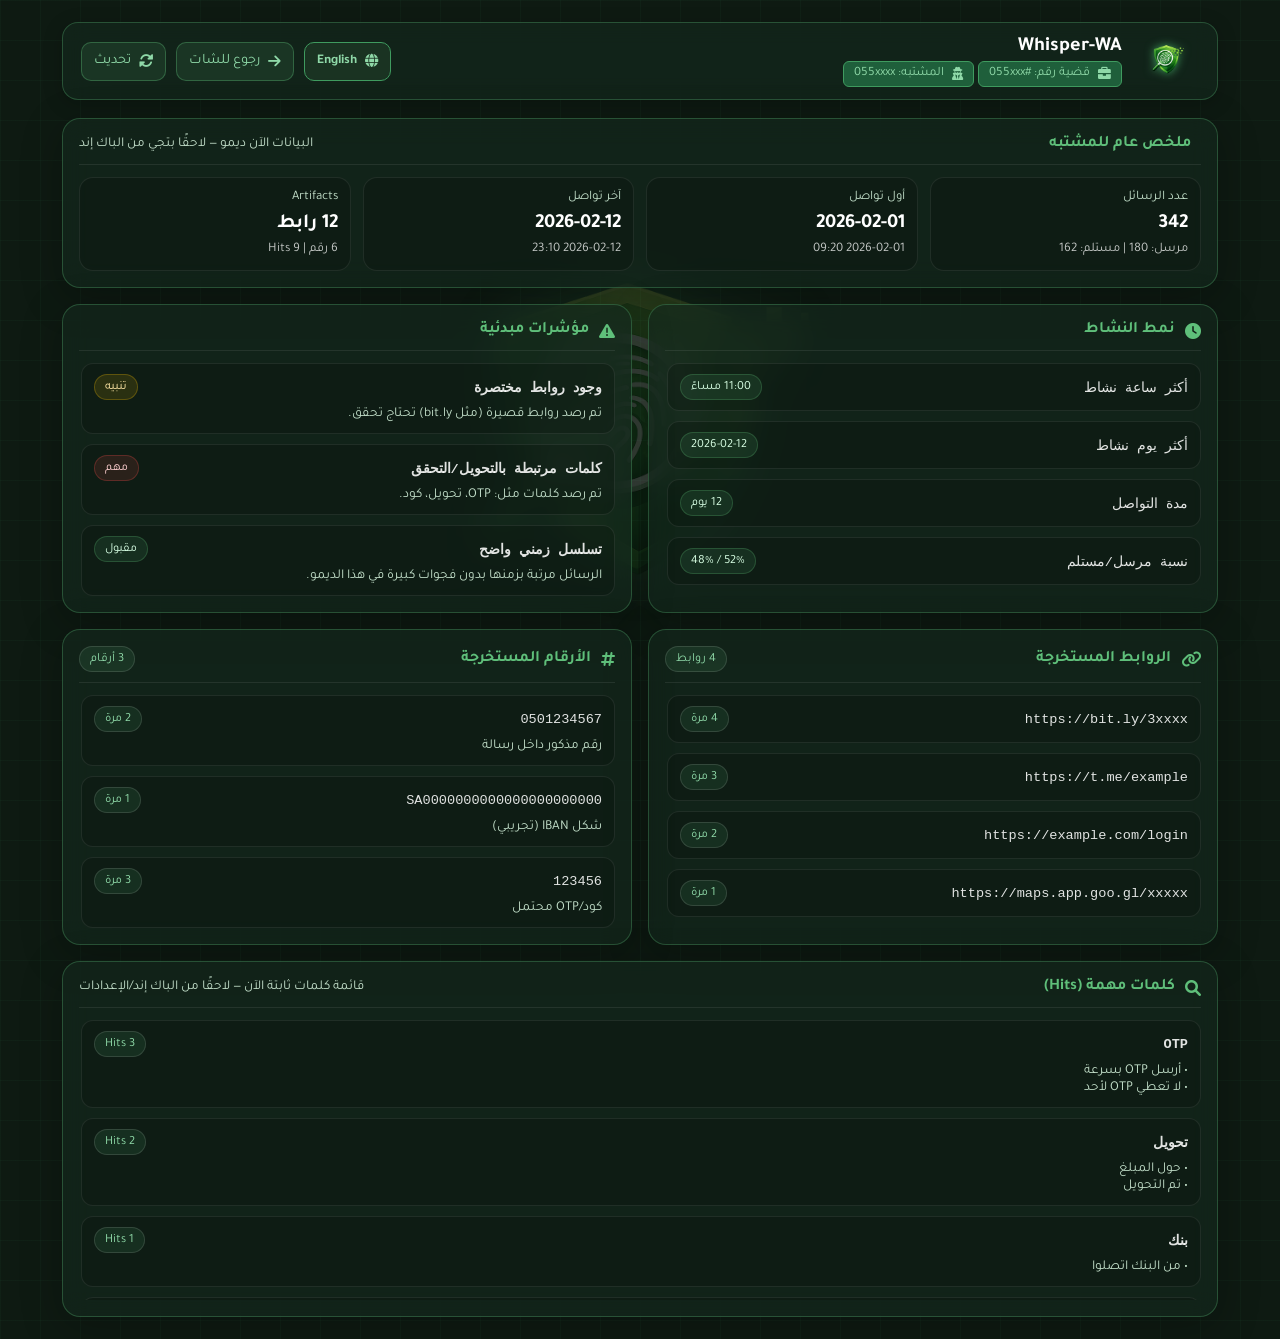
==== analysis.html @ 5d93a729 "Create analysis.html" ====
<!DOCTYPE html>
<html lang="ar" dir="rtl">
<head>
  <meta charset="UTF-8" />
  <meta name="viewport" content="width=device-width, initial-scale=1.0" />
  <title>Whisper-WA | التحليل</title>

  <link rel="stylesheet" href="https://cdnjs.cloudflare.com/ajax/libs/font-awesome/6.0.0/css/all.min.css">
  <link href="https://fonts.googleapis.com/css2?family=Tajawal:wght@400;500;700&display=swap" rel="stylesheet">

  <style>
    :root {
      --primary-dark: #1f5f3b;
      --primary-mid: #3f9b5f;
      --primary-light: #5fbf7a;
      --accent-glow: #8fd9a8;

      --bg-dark: #0e1a12;

      --glass-bg: rgba(20, 40, 30, 0.65);
      --glass-border: rgba(95, 191, 122, 0.3);

      --text-white: #ffffff;
      --text-muted: #c2dec9;
    }

    * { box-sizing: border-box; margin: 0; padding: 0; }

    body {
      font-family: 'Tajawal', sans-serif;
      background-color: var(--bg-dark);
      color: var(--text-white);
      min-height: 100vh;

      background-image:
        linear-gradient(rgba(31, 95, 59, 0.1) 1px, transparent 1px),
        linear-gradient(90deg, rgba(31, 95, 59, 0.1) 1px, transparent 1px);
      background-size: 40px 40px;

      direction: rtl;
      overflow-x: hidden;
    }

    .animated-bg-logo {
      position: fixed;
      top: 50%;
      left: 50%;
      transform: translate(-50%, -50%);
      z-index: -1;
      width: 650px;
      pointer-events: none;
      opacity: 0.18;
      animation: cyberGlowPulse 8s ease-in-out infinite alternate;
    }
    .animated-bg-logo img {
      width: 100%;
      height: auto;
      filter: drop-shadow(0 0 30px var(--primary-mid));
    }
    @keyframes cyberGlowPulse {
      0% {
        opacity: 0.12;
        transform: translate(-50%, -50%) scale(0.95);
        filter: drop-shadow(0 0 20px var(--primary-dark));
      }
      100% {
        opacity: 0.32;
        transform: translate(-50%, -50%) scale(1.05);
        filter: drop-shadow(0 0 70px var(--accent-glow)) brightness(1.2);
      }
    }

    .main-container{
      max-width: 1200px;
      margin: 0 auto;
      padding: 22px;
      display: flex;
      flex-direction: column;
      gap: 18px;
    }

    /* Header */
    .small-header {
      background: var(--glass-bg);
      backdrop-filter: blur(12px);
      border: 1px solid var(--glass-border);
      padding: 12px 18px;
      border-radius: 16px;
      display: flex;
      justify-content: space-between;
      align-items: center;
      box-shadow: 0 4px 20px rgba(0,0,0,0.2);
      gap: 14px;
      flex-wrap: wrap;
    }

    .logo-section { display: flex; align-items: center; gap: 14px; }
    .logo-img { height: 42px; width: auto; filter: drop-shadow(0 0 5px var(--primary-mid)); }
    .logo-text h3 { color: var(--text-white); font-size: 1.25rem; margin-bottom: 2px; }

    .case-badge {
      background: var(--primary-dark);
      padding: 4px 10px;
      border-radius: 6px;
      font-size: 0.8rem;
      color: var(--accent-glow);
      border: 1px solid var(--primary-mid);
      display: inline-flex;
      align-items: center;
      gap: 8px;
    }

    .header-actions { display: flex; gap: 10px; align-items: center; flex-wrap: wrap; justify-content: flex-end; }

    .btn-secondary {
      background: rgba(95, 191, 122, 0.12);
      border: 1px solid rgba(95, 191, 122, 0.35);
      color: var(--accent-glow);
      padding: 10px 12px;
      border-radius: 10px;
      cursor: pointer;
      font-family: 'Tajawal';
      font-size: 0.9rem;
      display: inline-flex;
      align-items: center;
      gap: 8px;
      text-decoration: none;
      transition: 0.25s;
      white-space: nowrap;
    }
    .btn-secondary:hover {
      background: rgba(63, 155, 95, 0.35);
      border-color: rgba(95, 191, 122, 0.6);
      transform: translateY(-1px);
    }

    .lang-switch-btn {
      background: rgba(95, 191, 122, 0.1);
      border: 1px solid var(--primary-mid);
      color: var(--accent-glow);
      padding: 10px 12px;
      border-radius: 10px;
      cursor: pointer;
      font-family: 'Tajawal', sans-serif;
      font-weight: bold;
      display: inline-flex; align-items: center; gap: 8px;
      transition: 0.3s;
    }
    .lang-switch-btn:hover {
      background: var(--primary-mid);
      color: white;
      box-shadow: 0 0 10px var(--primary-mid);
    }

    /* Cards grid */
    .grid {
      display: grid;
      grid-template-columns: repeat(12, 1fr);
      gap: 16px;
    }

    .panel {
      background: var(--glass-bg);
      border: 1px solid var(--glass-border);
      backdrop-filter: blur(14px);
      border-radius: 18px;
      box-shadow: 0 10px 40px rgba(0,0,0,0.25);
      padding: 16px;
      overflow: hidden;
    }

    .panel-title{
      display: flex;
      align-items: center;
      justify-content: space-between;
      gap: 10px;
      margin-bottom: 12px;
      padding-bottom: 10px;
      border-bottom: 1px solid rgba(255,255,255,0.08);
    }
    .panel-title h4{
      font-size: 1rem;
      color: var(--primary-light);
      display: inline-flex;
      align-items: center;
      gap: 10px;
    }

    .muted { color: var(--text-muted); font-size: 0.85rem; }

    /* Summary cards */
    .stat-grid {
      display: grid;
      grid-template-columns: repeat(4, 1fr);
      gap: 12px;
    }
    @media(max-width: 980px){
      .stat-grid { grid-template-columns: repeat(2, 1fr); }
    }
    @media(max-width: 560px){
      .stat-grid { grid-template-columns: 1fr; }
    }

    .stat {
      background: rgba(0,0,0,0.18);
      border: 1px solid rgba(255,255,255,0.08);
      border-radius: 14px;
      padding: 12px;
      display: flex;
      flex-direction: column;
      gap: 6px;
    }
    .stat .label { color: var(--text-muted); font-size: 0.82rem; }
    .stat .value { font-size: 1.25rem; font-weight: 700; }
    .stat .sub { color: rgba(255,255,255,0.75); font-size: 0.82rem; }

    /* Lists */
    .list {
      display: flex;
      flex-direction: column;
      gap: 10px;
      max-height: 280px;
      overflow: auto;
      padding-left: 2px;
    }

    .item {
      background: rgba(0,0,0,0.18);
      border: 1px solid rgba(255,255,255,0.08);
      border-radius: 12px;
      padding: 10px 12px;
      display: flex;
      flex-direction: column;
      gap: 6px;
    }

    .item .row {
      display: flex;
      align-items: center;
      justify-content: space-between;
      gap: 10px;
      flex-wrap: wrap;
    }

    .pill {
      display: inline-flex;
      align-items: center;
      gap: 6px;
      padding: 5px 10px;
      border-radius: 999px;
      font-size: 0.78rem;
      border: 1px solid rgba(255,255,255,0.12);
      color: var(--accent-glow);
      background: rgba(95,191,122,0.12);
      white-space: nowrap;
    }

    .danger {
      background: rgba(255, 77, 77, 0.12);
      color: #ffd0d0;
      border-color: rgba(255, 77, 77, 0.25);
    }

    .warn {
      background: rgba(255, 193, 7, 0.12);
      color: #ffe7a6;
      border-color: rgba(255, 193, 7, 0.25);
    }

    .ok {
      background: rgba(95,191,122,0.12);
      color: #d8ffe4;
      border-color: rgba(95,191,122,0.25);
    }

    .mono {
      font-family: ui-monospace, SFMono-Regular, Menlo, Monaco, Consolas, "Liberation Mono", "Courier New", monospace;
      font-size: 0.85rem;
      color: rgba(255,255,255,0.88);
      overflow-wrap: anywhere;
    }

    /* Column spans */
    .col-12{ grid-column: span 12; }
    .col-8 { grid-column: span 8; }
    .col-6 { grid-column: span 6; }
    .col-4 { grid-column: span 4; }
    @media(max-width: 980px){
      .col-8, .col-6, .col-4 { grid-column: span 12; }
    }

    .top-note{
      display:flex;
      align-items:center;
      justify-content: space-between;
      gap: 10px;
      flex-wrap: wrap;
    }

    .loader {
      display: none;
      align-items: center;
      gap: 10px;
      color: var(--text-muted);
      font-size: 0.9rem;
    }
    .loader.show { display: inline-flex; }
  </style>
</head>

<body>
  <div class="animated-bg-logo">
    <img src="logo.png" alt="Background Logo">
  </div>

  <div class="main-container">

    <!-- Header -->
    <header class="small-header">
      <div class="logo-section">
        <img src="logo.png" alt="Logo" class="logo-img">
        <div class="logo-text">
          <h3>Whisper-WA</h3>
          <span class="case-badge">
            <i class="fa-solid fa-briefcase"></i>
            <span id="txt-case">قضية رقم: #055xxx</span>
          </span>
          <span class="case-badge">
            <i class="fa-solid fa-user-secret"></i>
            <span id="txt-suspect">المشتبه: 055xxxx</span>
          </span>
        </div>
      </div>

      <div class="header-actions">
        <div class="loader" id="loader">
          <i class="fa-solid fa-circle-notch fa-spin"></i>
          <span id="txt-loading">جاري تحميل التحليل...</span>
        </div>

        <button class="lang-switch-btn" onclick="toggleLanguage()">
          <i class="fa-solid fa-globe"></i> <span id="lang-label">English</span>
        </button>

        <a class="btn-secondary" id="btn-back" href="chat.html">
          <i class="fa-solid fa-arrow-right"></i> <span id="txt-back">رجوع للشات</span>
        </a>

        <button class="btn-secondary" id="btn-refresh" type="button">
          <i class="fa-solid fa-rotate"></i> <span id="txt-refresh">تحديث</span>
        </button>
      </div>
    </header>

    <div class="grid">

      <!-- Summary -->
      <section class="panel col-12">
        <div class="panel-title">
          <h4><i class="fa-solid fa-chart-simple"></i> <span id="txt-summary-title">ملخص عام للمشتبه</span></h4>
          <div class="top-note">
            <span class="muted" id="txt-note">البيانات الآن ديمو — لاحقًا بتجي من الباك إند</span>
          </div>
        </div>

        <div class="stat-grid" id="summaryStats">
          <!-- injected -->
        </div>
      </section>

      <!-- Activity -->
      <section class="panel col-6">
        <div class="panel-title">
          <h4><i class="fa-solid fa-clock"></i> <span id="txt-activity-title">نمط النشاط</span></h4>
        </div>

        <div class="list" id="activityList">
          <!-- injected -->
        </div>
      </section>

      <!-- Flags -->
      <section class="panel col-6">
        <div class="panel-title">
          <h4><i class="fa-solid fa-triangle-exclamation"></i> <span id="txt-flags-title">مؤشرات مبدئية</span></h4>
        </div>

        <div class="list" id="flagsList">
          <!-- injected -->
        </div>
      </section>

      <!-- URLs -->
      <section class="panel col-6">
        <div class="panel-title">
          <h4><i class="fa-solid fa-link"></i> <span id="txt-urls-title">الروابط المستخرجة</span></h4>
          <span class="pill" id="urlsCountPill">0</span>
        </div>

        <div class="list" id="urlsList">
          <!-- injected -->
        </div>
      </section>

      <!-- Numbers -->
      <section class="panel col-6">
        <div class="panel-title">
          <h4><i class="fa-solid fa-hashtag"></i> <span id="txt-numbers-title">الأرقام المستخرجة</span></h4>
          <span class="pill" id="numbersCountPill">0</span>
        </div>

        <div class="list" id="numbersList">
          <!-- injected -->
        </div>
      </section>

      <!-- Keywords -->
      <section class="panel col-12">
        <div class="panel-title">
          <h4><i class="fa-solid fa-magnifying-glass"></i> <span id="txt-keywords-title">كلمات مهمة (Hits)</span></h4>
          <span class="muted" id="txt-keywords-note">قائمة كلمات ثابتة الآن — لاحقًا من الباك إند/الإعدادات</span>
        </div>

        <div class="list" id="keywordsList">
          <!-- injected -->
        </div>
      </section>

    </div>
  </div>

  <script>
    // ==========================================
    // ✅ 1) قراءة باراميترات الرابط (case / suspect)
    // ==========================================
    const params = new URLSearchParams(window.location.search);
    const caseId = params.get("case") || "055xxx";
    const suspect = params.get("suspect") || "055xxxx";

    document.getElementById("txt-case").textContent = `قضية رقم: #${caseId}`;
    document.getElementById("txt-suspect").textContent = `المشتبه: ${suspect}`;

    // ==========================================
    // ✅ 2) داتا ديمو (إلى أن يجي الباك إند)
    // ==========================================
    const demoAnalysis = {
      summary: {
        total_messages: 342,
        sent: 180,
        received: 162,
        first_contact: "2026-02-01 09:20",
        last_contact: "2026-02-12 23:10",
        urls_count: 12,
        numbers_count: 6,
        keyword_hits_total: 9
      },
      activity: [
        { label: "أكثر ساعة نشاط", value: "11:00 مساءً" },
        { label: "أكثر يوم نشاط", value: "2026-02-12" },
        { label: "مدة التواصل", value: "12 يوم" },
        { label: "نسبة مرسل/مستلم", value: "52% / 48%" }
      ],
      flags: [
        { level: "warn", title: "وجود روابط مختصرة", desc: "تم رصد روابط قصيرة (مثل bit.ly) تحتاج تحقق." },
        { level: "danger", title: "كلمات مرتبطة بالتحويل/التحقق", desc: "تم رصد كلمات مثل: OTP، تحويل، كود." },
        { level: "ok", title: "تسلسل زمني واضح", desc: "الرسائل مرتبة بزمنها بدون فجوات كبيرة في هذا الديمو." }
      ],
      urls: [
        { url: "https://bit.ly/3xxxx", count: 4 },
        { url: "https://t.me/example", count: 3 },
        { url: "https://example.com/login", count: 2 },
        { url: "https://maps.app.goo.gl/xxxxx", count: 1 }
      ],
      numbers: [
        { value: "0501234567", context: "رقم مذكور داخل رسالة", count: 2 },
        { value: "SA0000000000000000000000", context: "شكل IBAN (تجريبي)", count: 1 },
        { value: "123456", context: "كود/OTP محتمل", count: 3 }
      ],
      keywords: [
        { keyword: "OTP", hits: 3, examples: ["أرسل OTP بسرعة", "لا تعطي OTP لأحد"] },
        { keyword: "تحويل", hits: 2, examples: ["حول المبلغ", "تم التحويل"] },
        { keyword: "بنك", hits: 1, examples: ["من البنك اتصلوا"] },
        { keyword: "كود", hits: 3, examples: ["أرسل الكود", "الكود وصل"] }
      ]
    };

    // ==========================================
    // ✅ 3) Rendering helpers
    // ==========================================
    function setPill(el, text) {
      el.textContent = text;
    }

    function renderSummary(data) {
      const wrap = document.getElementById("summaryStats");
      wrap.innerHTML = "";

      const cards = [
        { label: "عدد الرسائل", value: data.total_messages, sub: `مرسل: ${data.sent} | مستلم: ${data.received}` },
        { label: "أول تواصل", value: data.first_contact.split(" ")[0], sub: data.first_contact },
        { label: "آخر تواصل", value: data.last_contact.split(" ")[0], sub: data.last_contact },
        { label: "Artifacts", value: `${data.urls_count} رابط`, sub: `${data.numbers_count} رقم | ${data.keyword_hits_total} Hits` }
      ];

      cards.forEach(c => {
        const div = document.createElement("div");
        div.className = "stat";
        div.innerHTML = `
          <div class="label">${c.label}</div>
          <div class="value">${c.value}</div>
          <div class="sub">${c.sub}</div>
        `;
        wrap.appendChild(div);
      });
    }

    function renderSimpleList(listId, rows) {
      const wrap = document.getElementById(listId);
      wrap.innerHTML = "";
      rows.forEach(r => {
        const div = document.createElement("div");
        div.className = "item";
        div.innerHTML = `
          <div class="row">
            <span class="mono">${r.label}</span>
            <span class="pill ok">${r.value}</span>
          </div>
        `;
        wrap.appendChild(div);
      });
    }

    function renderFlags(flags) {
      const wrap = document.getElementById("flagsList");
      wrap.innerHTML = "";
      flags.forEach(f => {
        const div = document.createElement("div");
        div.className = "item";
        const pillClass = f.level === "danger" ? "danger" : (f.level === "warn" ? "warn" : "ok");
        div.innerHTML = `
          <div class="row">
            <span class="mono"><b>${f.title}</b></span>
            <span class="pill ${pillClass}">${f.level === "danger" ? "مهم" : (f.level === "warn" ? "تنبيه" : "مقبول")}</span>
          </div>
          <div class="muted">${f.desc}</div>
        `;
        wrap.appendChild(div);
      });
    }

    function renderUrls(urls) {
      const wrap = document.getElementById("urlsList");
      wrap.innerHTML = "";
      setPill(document.getElementById("urlsCountPill"), `${urls.length} روابط`);

      if (!urls.length) {
        wrap.innerHTML = `<div class="muted">لا توجد روابط.</div>`;
        return;
      }

      urls.forEach(u => {
        const div = document.createElement("div");
        div.className = "item";
        div.innerHTML = `
          <div class="row">
            <span class="mono">${u.url}</span>
            <span class="pill">${u.count} مرة</span>
          </div>
        `;
        wrap.appendChild(div);
      });
    }

    function renderNumbers(nums) {
      const wrap = document.getElementById("numbersList");
      wrap.innerHTML = "";
      setPill(document.getElementById("numbersCountPill"), `${nums.length} أرقام`);

      if (!nums.length) {
        wrap.innerHTML = `<div class="muted">لا توجد أرقام.</div>`;
        return;
      }

      nums.forEach(n => {
        const div = document.createElement("div");
        div.className = "item";
        div.innerHTML = `
          <div class="row">
            <span class="mono">${n.value}</span>
            <span class="pill">${n.count} مرة</span>
          </div>
          <div class="muted">${n.context}</div>
        `;
        wrap.appendChild(div);
      });
    }

    function renderKeywords(keys) {
      const wrap = document.getElementById("keywordsList");
      wrap.innerHTML = "";

      keys.forEach(k => {
        const div = document.createElement("div");
        div.className = "item";
        const examples = (k.examples || []).slice(0,3).map(x => `• ${x}`).join("<br>");
        div.innerHTML = `
          <div class="row">
            <span class="mono"><b>${k.keyword}</b></span>
            <span class="pill">${k.hits} Hits</span>
          </div>
          <div class="muted">${examples || "—"}</div>
        `;
        wrap.appendChild(div);
      });
    }

    function renderAll(payload) {
      renderSummary(payload.summary);
      renderSimpleList("activityList", payload.activity);
      renderFlags(payload.flags);
      renderUrls(payload.urls);
      renderNumbers(payload.numbers);
      renderKeywords(payload.keywords);
    }

    // ==========================================
    // ✅ 4) تجهيز للباك اند لاحقًا (API)
    // ==========================================
    // لما تسوون الباك اند: خلوه يرجع JSON بنفس شكل demoAnalysis
    // مثال endpoint:
    // GET /api/analysis?case=055xxx&suspect=055xxxx
    async function loadFromBackend() {
      const loader = document.getElementById("loader");
      loader.classList.add("show");

      try {
        // ✅ غيّري الرابط لاحقًا حسب الباك اند عندكم
        const url = `/api/analysis?case=${encodeURIComponent(caseId)}&suspect=${encodeURIComponent(suspect)}`;
        const res = await fetch(url, { headers: { "Accept": "application/json" } });

        if (!res.ok) throw new Error("API not ready");
        const data = await res.json();

        renderAll(data);
        document.getElementById("txt-note").textContent = "تم تحميل البيانات من الباك إند ✅";
      } catch (e) {
        // fallback to demo
        renderAll(demoAnalysis);
        document.getElementById("txt-note").textContent = "البيانات الآن ديمو — لاحقًا بتجي من الباك إند";
      } finally {
        loader.classList.remove("show");
      }
    }

    document.getElementById("btn-refresh").addEventListener("click", loadFromBackend);

    // أول تحميل
    loadFromBackend();

    // ==========================================
    // ✅ 5) تبديل اللغة (نفس فكرة شغلكم)
    // ==========================================
    let currentLang = 'ar';

    function toggleLanguage() {
      const htmlTag = document.documentElement;
      const langLabel = document.getElementById('lang-label');

      if (currentLang === 'ar') {
        currentLang = 'en';
        htmlTag.setAttribute('lang', 'en');
        htmlTag.setAttribute('dir', 'ltr');
        langLabel.textContent = "العربية";

        document.title = "Whisper-WA | Analysis";
        document.getElementById("txt-case").textContent = `Case #: ${caseId}`;
        document.getElementById("txt-suspect").textContent = `Suspect: ${suspect}`;

        document.getElementById("txt-back").textContent = "Back to Chat";
        document.getElementById("txt-refresh").textContent = "Refresh";
        document.getElementById("txt-loading").textContent = "Loading analysis...";

        document.getElementById("txt-summary-title").textContent = "Suspect Overview";
        document.getElementById("txt-activity-title").textContent = "Activity Pattern";
        document.getElementById("txt-flags-title").textContent = "Initial Flags";
        document.getElementById("txt-urls-title").textContent = "Extracted URLs";
        document.getElementById("txt-numbers-title").textContent = "Extracted Numbers";
        document.getElementById("txt-keywords-title").textContent = "Important Keywords (Hits)";
        document.getElementById("txt-keywords-note").textContent = "Static list now — later from backend/settings";

      } else {
        currentLang = 'ar';
        htmlTag.setAttribute('lang', 'ar');
        htmlTag.setAttribute('dir', 'rtl');
        langLabel.textContent = "English";

        document.title = "Whisper-WA | التحليل";
        document.getElementById("txt-case").textContent = `قضية رقم: #${caseId}`;
        document.getElementById("txt-suspect").textContent = `المشتبه: ${suspect}`;

        document.getElementById("txt-back").textContent = "رجوع للشات";
        document.getElementById("txt-refresh").textContent = "تحديث";
        document.getElementById("txt-loading").textContent = "جاري تحميل التحليل...";

        document.getElementById("txt-summary-title").textContent = "ملخص عام للمشتبه";
        document.getElementById("txt-activity-title").textContent = "نمط النشاط";
        document.getElementById("txt-flags-title").textContent = "مؤشرات مبدئية";
        document.getElementById("txt-urls-title").textContent = "الروابط المستخرجة";
        document.getElementById("txt-numbers-title").textContent = "الأرقام المستخرجة";
        document.getElementById("txt-keywords-title").textContent = "كلمات مهمة (Hits)";
        document.getElementById("txt-keywords-note").textContent = "قائمة كلمات ثابتة الآن — لاحقًا من الباك إند/الإعدادات";
      }
    }
  </script>
</body>
</html>
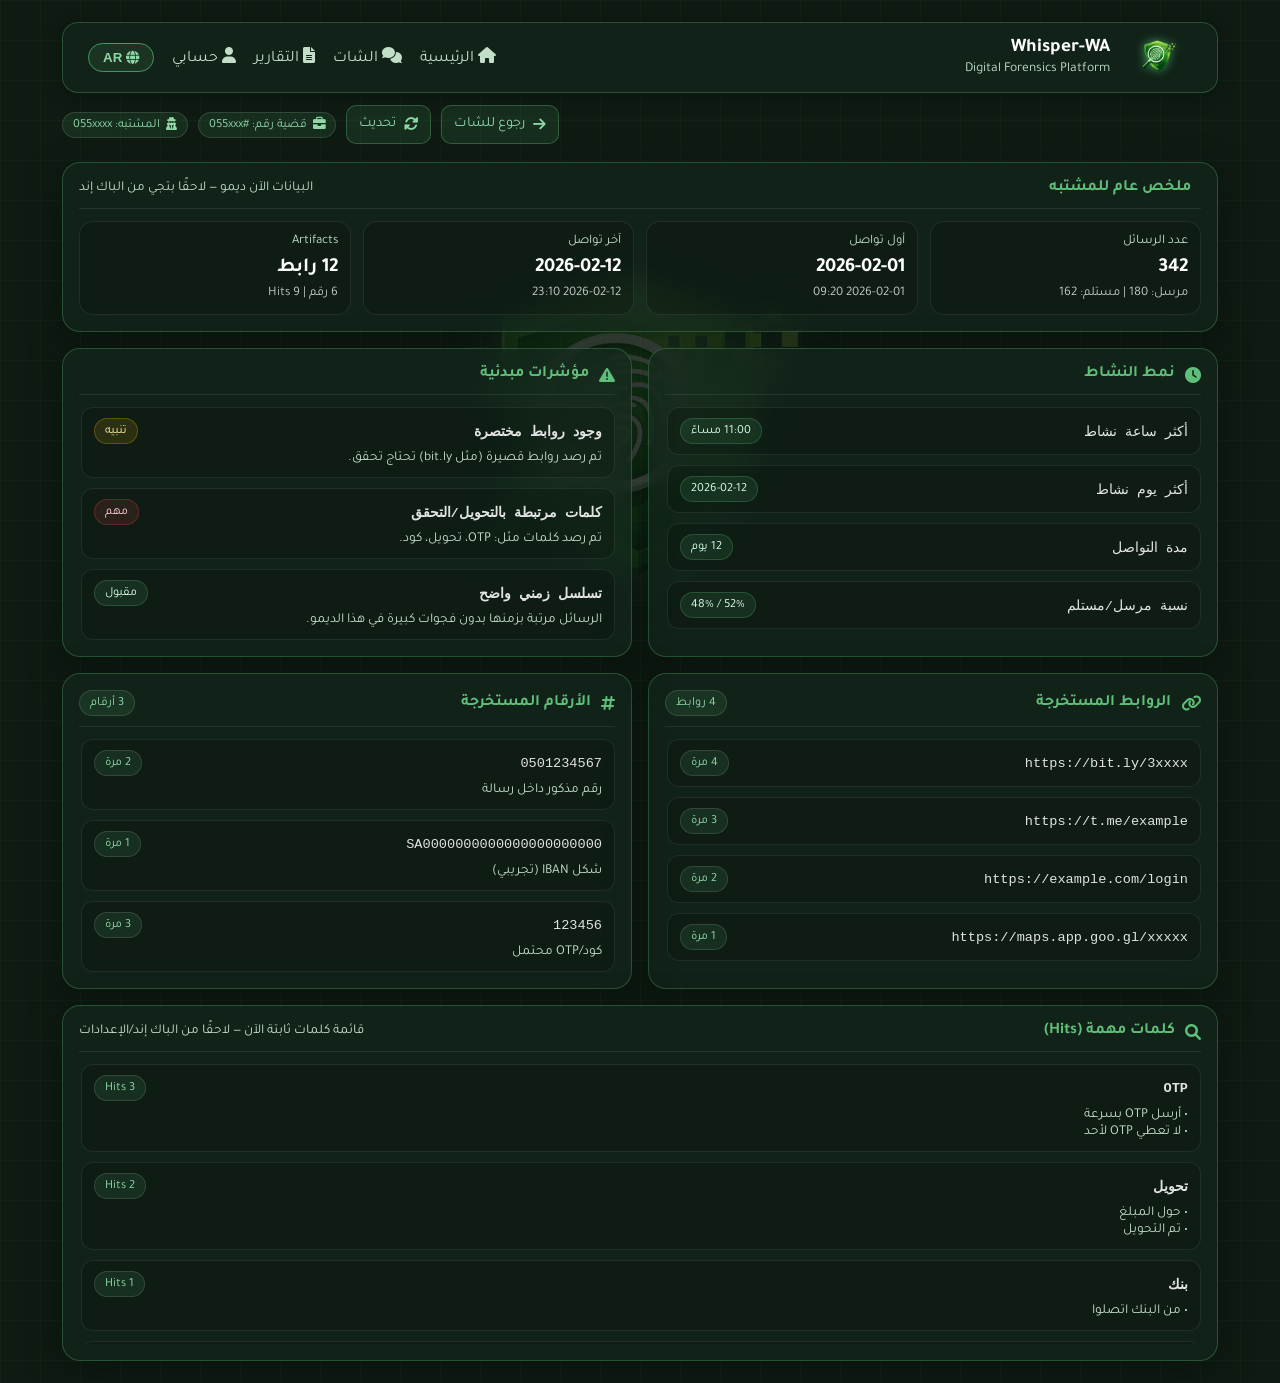
==== commit 8c11cd4f: "Update analysis.html" ====
--- a/analysis.html
+++ b/analysis.html
@@ -79,39 +79,174 @@
       gap: 18px;
     }
 
-    /* Header */
-    .small-header {
+    /* ✅ مكان الهيدر الموحد */
+    #header-placeholder{
+      width: 100%;
+    }
+
+    /* Cards grid */
+    .grid {
+      display: grid;
+      grid-template-columns: repeat(12, 1fr);
+      gap: 16px;
+    }
+
+    .panel {
       background: var(--glass-bg);
-      backdrop-filter: blur(12px);
       border: 1px solid var(--glass-border);
-      padding: 12px 18px;
-      border-radius: 16px;
+      backdrop-filter: blur(14px);
+      border-radius: 18px;
+      box-shadow: 0 10px 40px rgba(0,0,0,0.25);
+      padding: 16px;
+      overflow: hidden;
+    }
+
+    .panel-title{
       display: flex;
+      align-items: center;
       justify-content: space-between;
-      align-items: center;
-      box-shadow: 0 4px 20px rgba(0,0,0,0.2);
-      gap: 14px;
-      flex-wrap: wrap;
-    }
-
-    .logo-section { display: flex; align-items: center; gap: 14px; }
-    .logo-img { height: 42px; width: auto; filter: drop-shadow(0 0 5px var(--primary-mid)); }
-    .logo-text h3 { color: var(--text-white); font-size: 1.25rem; margin-bottom: 2px; }
-
-    .case-badge {
-      background: var(--primary-dark);
-      padding: 4px 10px;
-      border-radius: 6px;
-      font-size: 0.8rem;
-      color: var(--accent-glow);
-      border: 1px solid var(--primary-mid);
+      gap: 10px;
+      margin-bottom: 12px;
+      padding-bottom: 10px;
+      border-bottom: 1px solid rgba(255,255,255,0.08);
+    }
+    .panel-title h4{
+      font-size: 1rem;
+      color: var(--primary-light);
       display: inline-flex;
       align-items: center;
-      gap: 8px;
-    }
-
-    .header-actions { display: flex; gap: 10px; align-items: center; flex-wrap: wrap; justify-content: flex-end; }
-
+      gap: 10px;
+    }
+
+    .muted { color: var(--text-muted); font-size: 0.85rem; }
+
+    /* Summary cards */
+    .stat-grid {
+      display: grid;
+      grid-template-columns: repeat(4, 1fr);
+      gap: 12px;
+    }
+    @media(max-width: 980px){
+      .stat-grid { grid-template-columns: repeat(2, 1fr); }
+    }
+    @media(max-width: 560px){
+      .stat-grid { grid-template-columns: 1fr; }
+    }
+
+    .stat {
+      background: rgba(0,0,0,0.18);
+      border: 1px solid rgba(255,255,255,0.08);
+      border-radius: 14px;
+      padding: 12px;
+      display: flex;
+      flex-direction: column;
+      gap: 6px;
+    }
+    .stat .label { color: var(--text-muted); font-size: 0.82rem; }
+    .stat .value { font-size: 1.25rem; font-weight: 700; }
+    .stat .sub { color: rgba(255,255,255,0.75); font-size: 0.82rem; }
+
+    /* Lists */
+    .list {
+      display: flex;
+      flex-direction: column;
+      gap: 10px;
+      max-height: 280px;
+      overflow: auto;
+      padding-left: 2px;
+    }
+
+    .item {
+      background: rgba(0,0,0,0.18);
+      border: 1px solid rgba(255,255,255,0.08);
+      border-radius: 12px;
+      padding: 10px 12px;
+      display: flex;
+      flex-direction: column;
+      gap: 6px;
+    }
+
+    .item .row {
+      display: flex;
+      align-items: center;
+      justify-content: space-between;
+      gap: 10px;
+      flex-wrap: wrap;
+    }
+
+    .pill {
+      display: inline-flex;
+      align-items: center;
+      gap: 6px;
+      padding: 5px 10px;
+      border-radius: 999px;
+      font-size: 0.78rem;
+      border: 1px solid rgba(255,255,255,0.12);
+      color: var(--accent-glow);
+      background: rgba(95,191,122,0.12);
+      white-space: nowrap;
+    }
+
+    .danger {
+      background: rgba(255, 77, 77, 0.12);
+      color: #ffd0d0;
+      border-color: rgba(255, 77, 77, 0.25);
+    }
+
+    .warn {
+      background: rgba(255, 193, 7, 0.12);
+      color: #ffe7a6;
+      border-color: rgba(255, 193, 7, 0.25);
+    }
+
+    .ok {
+      background: rgba(95,191,122,0.12);
+      color: #d8ffe4;
+      border-color: rgba(95,191,122,0.25);
+    }
+
+    .mono {
+      font-family: ui-monospace, SFMono-Regular, Menlo, Monaco, Consolas, "Liberation Mono", "Courier New", monospace;
+      font-size: 0.85rem;
+      color: rgba(255,255,255,0.88);
+      overflow-wrap: anywhere;
+    }
+
+    /* Column spans */
+    .col-12{ grid-column: span 12; }
+    .col-8 { grid-column: span 8; }
+    .col-6 { grid-column: span 6; }
+    .col-4 { grid-column: span 4; }
+    @media(max-width: 980px){
+      .col-8, .col-6, .col-4 { grid-column: span 12; }
+    }
+
+    .top-note{
+      display:flex;
+      align-items:center;
+      justify-content: space-between;
+      gap: 10px;
+      flex-wrap: wrap;
+    }
+
+    .loader {
+      display: none;
+      align-items: center;
+      gap: 10px;
+      color: var(--text-muted);
+      font-size: 0.9rem;
+    }
+    .loader.show { display: inline-flex; }
+
+    /* ✅ أدوات الصفحة بدل هيدر داخلي */
+    .page-tools{
+      display:flex;
+      align-items:center;
+      justify-content:flex-end;
+      gap:10px;
+      flex-wrap:wrap;
+      margin-top: -6px;
+    }
     .btn-secondary {
       background: rgba(95, 191, 122, 0.12);
       border: 1px solid rgba(95, 191, 122, 0.35);
@@ -133,178 +268,6 @@
       border-color: rgba(95, 191, 122, 0.6);
       transform: translateY(-1px);
     }
-
-    .lang-switch-btn {
-      background: rgba(95, 191, 122, 0.1);
-      border: 1px solid var(--primary-mid);
-      color: var(--accent-glow);
-      padding: 10px 12px;
-      border-radius: 10px;
-      cursor: pointer;
-      font-family: 'Tajawal', sans-serif;
-      font-weight: bold;
-      display: inline-flex; align-items: center; gap: 8px;
-      transition: 0.3s;
-    }
-    .lang-switch-btn:hover {
-      background: var(--primary-mid);
-      color: white;
-      box-shadow: 0 0 10px var(--primary-mid);
-    }
-
-    /* Cards grid */
-    .grid {
-      display: grid;
-      grid-template-columns: repeat(12, 1fr);
-      gap: 16px;
-    }
-
-    .panel {
-      background: var(--glass-bg);
-      border: 1px solid var(--glass-border);
-      backdrop-filter: blur(14px);
-      border-radius: 18px;
-      box-shadow: 0 10px 40px rgba(0,0,0,0.25);
-      padding: 16px;
-      overflow: hidden;
-    }
-
-    .panel-title{
-      display: flex;
-      align-items: center;
-      justify-content: space-between;
-      gap: 10px;
-      margin-bottom: 12px;
-      padding-bottom: 10px;
-      border-bottom: 1px solid rgba(255,255,255,0.08);
-    }
-    .panel-title h4{
-      font-size: 1rem;
-      color: var(--primary-light);
-      display: inline-flex;
-      align-items: center;
-      gap: 10px;
-    }
-
-    .muted { color: var(--text-muted); font-size: 0.85rem; }
-
-    /* Summary cards */
-    .stat-grid {
-      display: grid;
-      grid-template-columns: repeat(4, 1fr);
-      gap: 12px;
-    }
-    @media(max-width: 980px){
-      .stat-grid { grid-template-columns: repeat(2, 1fr); }
-    }
-    @media(max-width: 560px){
-      .stat-grid { grid-template-columns: 1fr; }
-    }
-
-    .stat {
-      background: rgba(0,0,0,0.18);
-      border: 1px solid rgba(255,255,255,0.08);
-      border-radius: 14px;
-      padding: 12px;
-      display: flex;
-      flex-direction: column;
-      gap: 6px;
-    }
-    .stat .label { color: var(--text-muted); font-size: 0.82rem; }
-    .stat .value { font-size: 1.25rem; font-weight: 700; }
-    .stat .sub { color: rgba(255,255,255,0.75); font-size: 0.82rem; }
-
-    /* Lists */
-    .list {
-      display: flex;
-      flex-direction: column;
-      gap: 10px;
-      max-height: 280px;
-      overflow: auto;
-      padding-left: 2px;
-    }
-
-    .item {
-      background: rgba(0,0,0,0.18);
-      border: 1px solid rgba(255,255,255,0.08);
-      border-radius: 12px;
-      padding: 10px 12px;
-      display: flex;
-      flex-direction: column;
-      gap: 6px;
-    }
-
-    .item .row {
-      display: flex;
-      align-items: center;
-      justify-content: space-between;
-      gap: 10px;
-      flex-wrap: wrap;
-    }
-
-    .pill {
-      display: inline-flex;
-      align-items: center;
-      gap: 6px;
-      padding: 5px 10px;
-      border-radius: 999px;
-      font-size: 0.78rem;
-      border: 1px solid rgba(255,255,255,0.12);
-      color: var(--accent-glow);
-      background: rgba(95,191,122,0.12);
-      white-space: nowrap;
-    }
-
-    .danger {
-      background: rgba(255, 77, 77, 0.12);
-      color: #ffd0d0;
-      border-color: rgba(255, 77, 77, 0.25);
-    }
-
-    .warn {
-      background: rgba(255, 193, 7, 0.12);
-      color: #ffe7a6;
-      border-color: rgba(255, 193, 7, 0.25);
-    }
-
-    .ok {
-      background: rgba(95,191,122,0.12);
-      color: #d8ffe4;
-      border-color: rgba(95,191,122,0.25);
-    }
-
-    .mono {
-      font-family: ui-monospace, SFMono-Regular, Menlo, Monaco, Consolas, "Liberation Mono", "Courier New", monospace;
-      font-size: 0.85rem;
-      color: rgba(255,255,255,0.88);
-      overflow-wrap: anywhere;
-    }
-
-    /* Column spans */
-    .col-12{ grid-column: span 12; }
-    .col-8 { grid-column: span 8; }
-    .col-6 { grid-column: span 6; }
-    .col-4 { grid-column: span 4; }
-    @media(max-width: 980px){
-      .col-8, .col-6, .col-4 { grid-column: span 12; }
-    }
-
-    .top-note{
-      display:flex;
-      align-items:center;
-      justify-content: space-between;
-      gap: 10px;
-      flex-wrap: wrap;
-    }
-
-    .loader {
-      display: none;
-      align-items: center;
-      gap: 10px;
-      color: var(--text-muted);
-      font-size: 0.9rem;
-    }
-    .loader.show { display: inline-flex; }
   </style>
 </head>
 
@@ -315,42 +278,27 @@
 
   <div class="main-container">
 
-    <!-- Header -->
-    <header class="small-header">
-      <div class="logo-section">
-        <img src="logo.png" alt="Logo" class="logo-img">
-        <div class="logo-text">
-          <h3>Whisper-WA</h3>
-          <span class="case-badge">
-            <i class="fa-solid fa-briefcase"></i>
-            <span id="txt-case">قضية رقم: #055xxx</span>
-          </span>
-          <span class="case-badge">
-            <i class="fa-solid fa-user-secret"></i>
-            <span id="txt-suspect">المشتبه: 055xxxx</span>
-          </span>
-        </div>
+    <!-- ✅ الهيدر الموحد -->
+    <div id="header-placeholder"></div>
+
+    <!-- ✅ أدوات التحليل (بدل ما كانت داخل الهيدر القديم) -->
+    <div class="page-tools">
+      <div class="loader" id="loader">
+        <i class="fa-solid fa-circle-notch fa-spin"></i>
+        <span id="txt-loading">جاري تحميل التحليل...</span>
       </div>
 
-      <div class="header-actions">
-        <div class="loader" id="loader">
-          <i class="fa-solid fa-circle-notch fa-spin"></i>
-          <span id="txt-loading">جاري تحميل التحليل...</span>
-        </div>
-
-        <button class="lang-switch-btn" onclick="toggleLanguage()">
-          <i class="fa-solid fa-globe"></i> <span id="lang-label">English</span>
-        </button>
-
-        <a class="btn-secondary" id="btn-back" href="chat.html">
-          <i class="fa-solid fa-arrow-right"></i> <span id="txt-back">رجوع للشات</span>
-        </a>
-
-        <button class="btn-secondary" id="btn-refresh" type="button">
-          <i class="fa-solid fa-rotate"></i> <span id="txt-refresh">تحديث</span>
-        </button>
-      </div>
-    </header>
+      <a class="btn-secondary" id="btn-back" href="chat.html">
+        <i class="fa-solid fa-arrow-right"></i> <span id="txt-back">رجوع للشات</span>
+      </a>
+
+      <button class="btn-secondary" id="btn-refresh" type="button">
+        <i class="fa-solid fa-rotate"></i> <span id="txt-refresh">تحديث</span>
+      </button>
+
+      <span class="pill" id="casePill"><i class="fa-solid fa-briefcase"></i> <span id="txt-case">قضية رقم: #055xxx</span></span>
+      <span class="pill" id="suspectPill"><i class="fa-solid fa-user-secret"></i> <span id="txt-suspect">المشتبه: 055xxxx</span></span>
+    </div>
 
     <div class="grid">
 
@@ -363,9 +311,7 @@
           </div>
         </div>
 
-        <div class="stat-grid" id="summaryStats">
-          <!-- injected -->
-        </div>
+        <div class="stat-grid" id="summaryStats"></div>
       </section>
 
       <!-- Activity -->
@@ -374,9 +320,7 @@
           <h4><i class="fa-solid fa-clock"></i> <span id="txt-activity-title">نمط النشاط</span></h4>
         </div>
 
-        <div class="list" id="activityList">
-          <!-- injected -->
-        </div>
+        <div class="list" id="activityList"></div>
       </section>
 
       <!-- Flags -->
@@ -385,9 +329,7 @@
           <h4><i class="fa-solid fa-triangle-exclamation"></i> <span id="txt-flags-title">مؤشرات مبدئية</span></h4>
         </div>
 
-        <div class="list" id="flagsList">
-          <!-- injected -->
-        </div>
+        <div class="list" id="flagsList"></div>
       </section>
 
       <!-- URLs -->
@@ -397,9 +339,7 @@
           <span class="pill" id="urlsCountPill">0</span>
         </div>
 
-        <div class="list" id="urlsList">
-          <!-- injected -->
-        </div>
+        <div class="list" id="urlsList"></div>
       </section>
 
       <!-- Numbers -->
@@ -409,9 +349,7 @@
           <span class="pill" id="numbersCountPill">0</span>
         </div>
 
-        <div class="list" id="numbersList">
-          <!-- injected -->
-        </div>
+        <div class="list" id="numbersList"></div>
       </section>
 
       <!-- Keywords -->
@@ -421,15 +359,35 @@
           <span class="muted" id="txt-keywords-note">قائمة كلمات ثابتة الآن — لاحقًا من الباك إند/الإعدادات</span>
         </div>
 
-        <div class="list" id="keywordsList">
-          <!-- injected -->
-        </div>
+        <div class="list" id="keywordsList"></div>
       </section>
 
     </div>
   </div>
 
   <script>
+    // ==========================================
+    // ✅ 0) تحميل الهيدر الموحد + ربط زر اللغة
+    // ==========================================
+    fetch("header.html")
+      .then(res => res.text())
+      .then(html => {
+        document.getElementById("header-placeholder").innerHTML = html;
+
+        // ✅ ربط زر اللغة الموجود داخل header.html
+        const btnLang = document.getElementById("btnLang");
+        if (btnLang) btnLang.addEventListener("click", toggleLanguage);
+
+        // ✅ تحديث رابط الحساب لو تبين تمرير باراميتر
+        // (اختياري) مثال:
+        // const acc = document.querySelector('a[href="account.html"]');
+        // if (acc) acc.href = `account.html?case=${encodeURIComponent(caseId)}&suspect=${encodeURIComponent(suspect)}`;
+      })
+      .catch(() => {
+        // لو ما انوجد header.html لا توقف الصفحة
+        document.getElementById("header-placeholder").innerHTML = "";
+      });
+
     // ==========================================
     // ✅ 1) قراءة باراميترات الرابط (case / suspect)
     // ==========================================
@@ -487,9 +445,7 @@
     // ==========================================
     // ✅ 3) Rendering helpers
     // ==========================================
-    function setPill(el, text) {
-      el.textContent = text;
-    }
+    function setPill(el, text) { el.textContent = text; }
 
     function renderSummary(data) {
       const wrap = document.getElementById("summaryStats");
@@ -626,15 +582,11 @@
     // ==========================================
     // ✅ 4) تجهيز للباك اند لاحقًا (API)
     // ==========================================
-    // لما تسوون الباك اند: خلوه يرجع JSON بنفس شكل demoAnalysis
-    // مثال endpoint:
-    // GET /api/analysis?case=055xxx&suspect=055xxxx
     async function loadFromBackend() {
       const loader = document.getElementById("loader");
       loader.classList.add("show");
 
       try {
-        // ✅ غيّري الرابط لاحقًا حسب الباك اند عندكم
         const url = `/api/analysis?case=${encodeURIComponent(caseId)}&suspect=${encodeURIComponent(suspect)}`;
         const res = await fetch(url, { headers: { "Accept": "application/json" } });
 
@@ -644,7 +596,6 @@
         renderAll(data);
         document.getElementById("txt-note").textContent = "تم تحميل البيانات من الباك إند ✅";
       } catch (e) {
-        // fallback to demo
         renderAll(demoAnalysis);
         document.getElementById("txt-note").textContent = "البيانات الآن ديمو — لاحقًا بتجي من الباك إند";
       } finally {
@@ -653,24 +604,20 @@
     }
 
     document.getElementById("btn-refresh").addEventListener("click", loadFromBackend);
-
-    // أول تحميل
     loadFromBackend();
 
     // ==========================================
-    // ✅ 5) تبديل اللغة (نفس فكرة شغلكم)
+    // ✅ 5) تبديل اللغة
     // ==========================================
     let currentLang = 'ar';
 
     function toggleLanguage() {
       const htmlTag = document.documentElement;
-      const langLabel = document.getElementById('lang-label');
 
       if (currentLang === 'ar') {
         currentLang = 'en';
         htmlTag.setAttribute('lang', 'en');
         htmlTag.setAttribute('dir', 'ltr');
-        langLabel.textContent = "العربية";
 
         document.title = "Whisper-WA | Analysis";
         document.getElementById("txt-case").textContent = `Case #: ${caseId}`;
@@ -688,11 +635,14 @@
         document.getElementById("txt-keywords-title").textContent = "Important Keywords (Hits)";
         document.getElementById("txt-keywords-note").textContent = "Static list now — later from backend/settings";
 
+        // ✅ زر الهيدر (AR/EN)
+        const langText = document.getElementById("langText");
+        if (langText) langText.textContent = "AR";
+
       } else {
         currentLang = 'ar';
         htmlTag.setAttribute('lang', 'ar');
         htmlTag.setAttribute('dir', 'rtl');
-        langLabel.textContent = "English";
 
         document.title = "Whisper-WA | التحليل";
         document.getElementById("txt-case").textContent = `قضية رقم: #${caseId}`;
@@ -709,6 +659,9 @@
         document.getElementById("txt-numbers-title").textContent = "الأرقام المستخرجة";
         document.getElementById("txt-keywords-title").textContent = "كلمات مهمة (Hits)";
         document.getElementById("txt-keywords-note").textContent = "قائمة كلمات ثابتة الآن — لاحقًا من الباك إند/الإعدادات";
+
+        const langText = document.getElementById("langText");
+        if (langText) langText.textContent = "EN";
       }
     }
   </script>
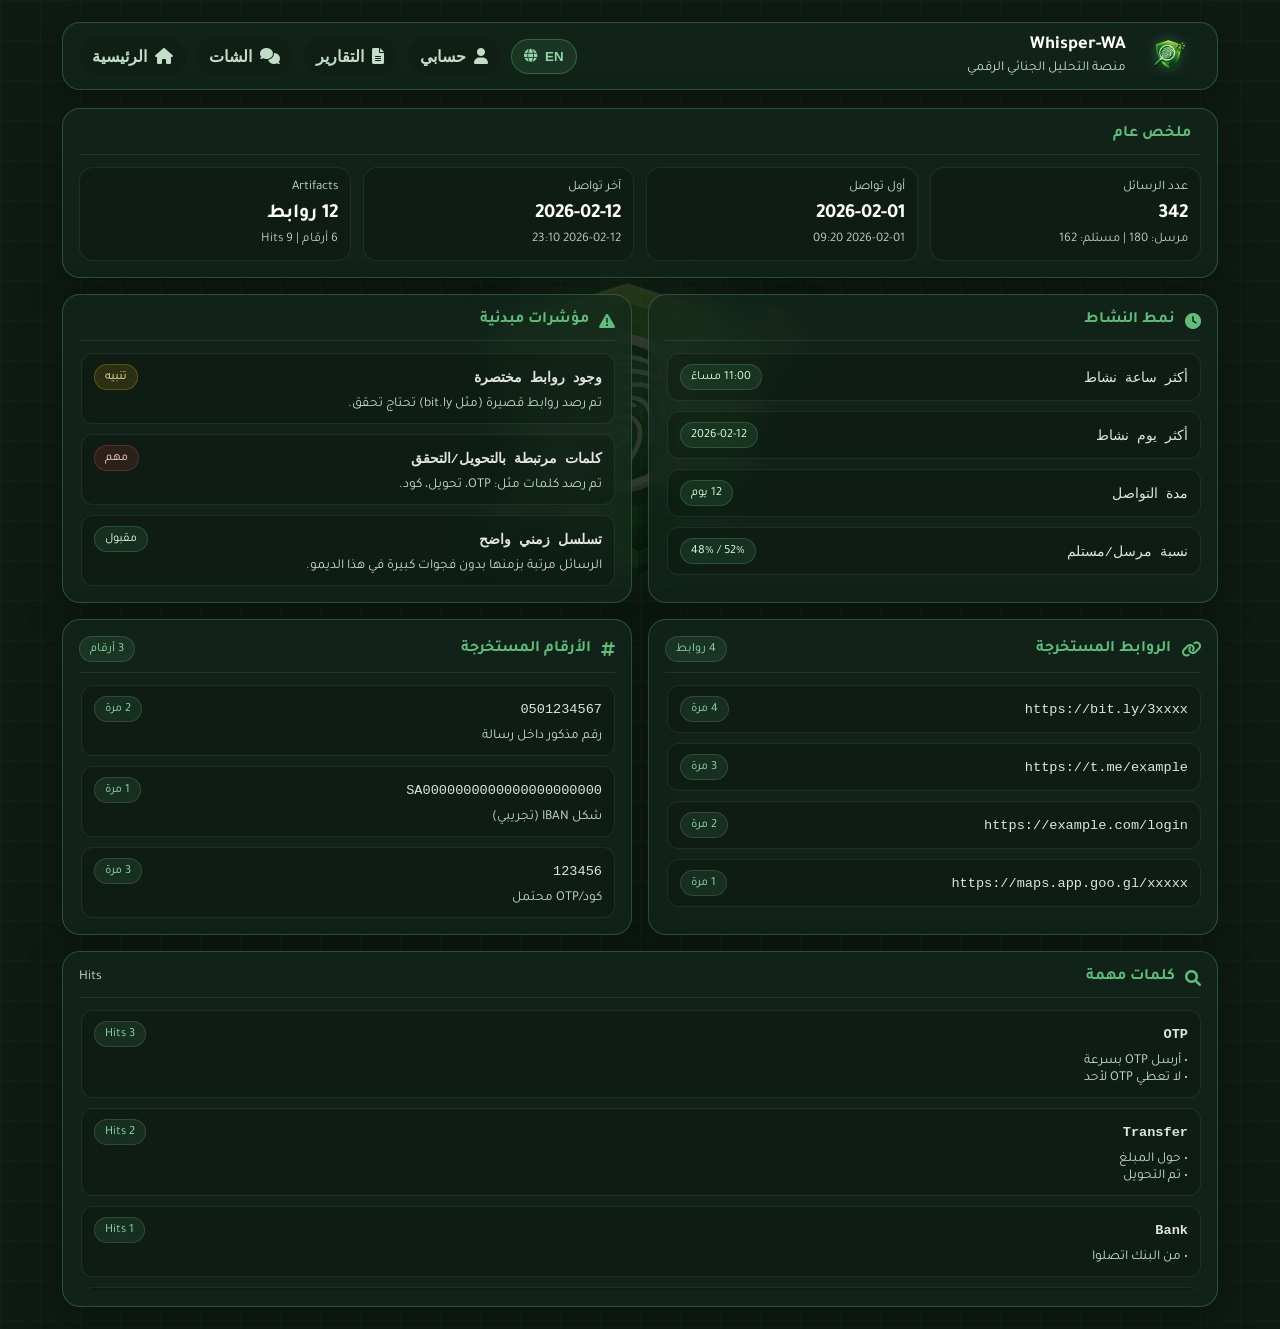
==== commit 818a51b3: "Update analysis.html" ====
--- a/analysis.html
+++ b/analysis.html
@@ -9,102 +9,171 @@
   <link href="https://fonts.googleapis.com/css2?family=Tajawal:wght@400;500;700&display=swap" rel="stylesheet">
 
   <style>
-    :root {
-      --primary-dark: #1f5f3b;
-      --primary-mid: #3f9b5f;
-      --primary-light: #5fbf7a;
-      --accent-glow: #8fd9a8;
-
-      --bg-dark: #0e1a12;
+    :root{
+      --primary-dark:#1f5f3b;
+      --primary-mid:#3f9b5f;
+      --primary-light:#5fbf7a;
+      --accent-glow:#8fd9a8;
+
+      --bg-dark:#0e1a12;
 
       --glass-bg: rgba(20, 40, 30, 0.65);
       --glass-border: rgba(95, 191, 122, 0.3);
 
-      --text-white: #ffffff;
-      --text-muted: #c2dec9;
-    }
-
-    * { box-sizing: border-box; margin: 0; padding: 0; }
-
-    body {
-      font-family: 'Tajawal', sans-serif;
+      --text-white:#ffffff;
+      --text-muted:#c2dec9;
+    }
+
+    *{ box-sizing:border-box; margin:0; padding:0; }
+
+    body{
+      font-family:'Tajawal',sans-serif;
       background-color: var(--bg-dark);
       color: var(--text-white);
-      min-height: 100vh;
+      min-height:100vh;
+      overflow-x:hidden;
 
       background-image:
-        linear-gradient(rgba(31, 95, 59, 0.1) 1px, transparent 1px),
-        linear-gradient(90deg, rgba(31, 95, 59, 0.1) 1px, transparent 1px);
+        linear-gradient(rgba(31, 95, 59, 0.10) 1px, transparent 1px),
+        linear-gradient(90deg, rgba(31, 95, 59, 0.10) 1px, transparent 1px);
       background-size: 40px 40px;
-
-      direction: rtl;
-      overflow-x: hidden;
-    }
-
-    .animated-bg-logo {
+    }
+
+    .animated-bg-logo{
       position: fixed;
-      top: 50%;
-      left: 50%;
-      transform: translate(-50%, -50%);
-      z-index: -1;
+      top:50%;
+      left:50%;
+      transform: translate(-50%,-50%);
+      z-index:-1;
       width: 650px;
-      pointer-events: none;
-      opacity: 0.18;
+      pointer-events:none;
+      opacity:0.18;
       animation: cyberGlowPulse 8s ease-in-out infinite alternate;
     }
-    .animated-bg-logo img {
-      width: 100%;
-      height: auto;
+    .animated-bg-logo img{
+      width:100%;
+      height:auto;
       filter: drop-shadow(0 0 30px var(--primary-mid));
     }
-    @keyframes cyberGlowPulse {
-      0% {
-        opacity: 0.12;
-        transform: translate(-50%, -50%) scale(0.95);
-        filter: drop-shadow(0 0 20px var(--primary-dark));
-      }
-      100% {
-        opacity: 0.32;
-        transform: translate(-50%, -50%) scale(1.05);
-        filter: drop-shadow(0 0 70px var(--accent-glow)) brightness(1.2);
-      }
+    @keyframes cyberGlowPulse{
+      0%{ opacity:0.12; transform: translate(-50%,-50%) scale(0.95); }
+      100%{ opacity:0.32; transform: translate(-50%,-50%) scale(1.05); }
     }
 
     .main-container{
       max-width: 1200px;
       margin: 0 auto;
       padding: 22px;
-      display: flex;
-      flex-direction: column;
+      display:flex;
+      flex-direction:column;
       gap: 18px;
     }
 
-    /* ✅ مكان الهيدر الموحد */
-    #header-placeholder{
-      width: 100%;
-    }
-
-    /* Cards grid */
-    .grid {
-      display: grid;
+    /* ===== Unified Top Header ===== */
+    .topbar{
+      background: var(--glass-bg);
+      border: 1px solid var(--glass-border);
+      backdrop-filter: blur(12px);
+      border-radius: 18px;
+      padding: 12px 16px;
+      display:flex;
+      align-items:center;
+      justify-content:space-between;
+      gap: 14px;
+      flex-wrap: wrap;
+      box-shadow: 0 6px 24px rgba(0,0,0,0.22);
+    }
+
+    .brand{
+      display:flex;
+      align-items:center;
+      gap:12px;
+      min-width: 260px;
+    }
+    .brand img{
+      height: 42px;
+      width:auto;
+      filter: drop-shadow(0 0 6px rgba(63,155,95,0.5));
+    }
+    .brand .title{
+      display:flex;
+      flex-direction:column;
+      line-height:1.1;
+    }
+    .brand .title b{ font-size:1.15rem; }
+    .brand .title span{
+      color: var(--text-muted);
+      font-size:0.85rem;
+      margin-top:4px;
+    }
+
+    .top-actions{
+      display:flex;
+      align-items:center;
+      gap: 10px;
+      flex-wrap: wrap;
+      justify-content:flex-end;
+    }
+
+    .nav-link{
+      text-decoration:none;
+      color: var(--text-muted);
+      padding: 9px 12px;
+      border-radius: 999px;
+      border: 1px solid transparent;
+      transition: 0.25s;
+      display:inline-flex;
+      align-items:center;
+      gap:8px;
+      font-weight: 800;
+      background: rgba(0,0,0,0.12);
+    }
+    .nav-link:hover{
+      color: var(--accent-glow);
+      border-color: rgba(255,255,255,0.10);
+      background: rgba(0,0,0,0.18);
+      transform: translateY(-1px);
+    }
+
+    .lang-btn{
+      background: rgba(95,191,122,0.12);
+      border: 1px solid rgba(95,191,122,0.35);
+      color: var(--accent-glow);
+      padding: 9px 12px;
+      border-radius: 999px;
+      cursor:pointer;
+      font-weight: 900;
+      display:inline-flex;
+      align-items:center;
+      gap:8px;
+      transition: 0.25s;
+      user-select:none;
+    }
+    .lang-btn:hover{
+      background: rgba(95,191,122,0.18);
+      transform: translateY(-1px);
+    }
+
+    /* ===== Content Cards ===== */
+    .grid{
+      display:grid;
       grid-template-columns: repeat(12, 1fr);
       gap: 16px;
     }
-
-    .panel {
+    .panel{
       background: var(--glass-bg);
       border: 1px solid var(--glass-border);
       backdrop-filter: blur(14px);
       border-radius: 18px;
       box-shadow: 0 10px 40px rgba(0,0,0,0.25);
       padding: 16px;
-      overflow: hidden;
+      overflow:hidden;
     }
 
     .panel-title{
-      display: flex;
-      align-items: center;
-      justify-content: space-between;
+      display:flex;
+      align-items:center;
+      justify-content:space-between;
       gap: 10px;
       margin-bottom: 12px;
       padding-bottom: 10px;
@@ -113,70 +182,64 @@
     .panel-title h4{
       font-size: 1rem;
       color: var(--primary-light);
-      display: inline-flex;
-      align-items: center;
+      display:inline-flex;
+      align-items:center;
       gap: 10px;
     }
 
-    .muted { color: var(--text-muted); font-size: 0.85rem; }
-
-    /* Summary cards */
-    .stat-grid {
-      display: grid;
+    .muted{ color: var(--text-muted); font-size: 0.85rem; }
+
+    .stat-grid{
+      display:grid;
       grid-template-columns: repeat(4, 1fr);
       gap: 12px;
     }
-    @media(max-width: 980px){
-      .stat-grid { grid-template-columns: repeat(2, 1fr); }
-    }
-    @media(max-width: 560px){
-      .stat-grid { grid-template-columns: 1fr; }
-    }
-
-    .stat {
+    @media(max-width: 980px){ .stat-grid{ grid-template-columns: repeat(2, 1fr);} }
+    @media(max-width: 560px){ .stat-grid{ grid-template-columns: 1fr;} }
+
+    .stat{
       background: rgba(0,0,0,0.18);
       border: 1px solid rgba(255,255,255,0.08);
       border-radius: 14px;
       padding: 12px;
-      display: flex;
-      flex-direction: column;
-      gap: 6px;
-    }
-    .stat .label { color: var(--text-muted); font-size: 0.82rem; }
-    .stat .value { font-size: 1.25rem; font-weight: 700; }
-    .stat .sub { color: rgba(255,255,255,0.75); font-size: 0.82rem; }
-
-    /* Lists */
-    .list {
-      display: flex;
-      flex-direction: column;
+      display:flex;
+      flex-direction:column;
+      gap:6px;
+    }
+    .stat .label{ color: var(--text-muted); font-size: 0.82rem; }
+    .stat .value{ font-size: 1.25rem; font-weight: 700; }
+    .stat .sub{ color: rgba(255,255,255,0.75); font-size: 0.82rem; }
+
+    .list{
+      display:flex;
+      flex-direction:column;
       gap: 10px;
       max-height: 280px;
-      overflow: auto;
+      overflow:auto;
       padding-left: 2px;
     }
 
-    .item {
+    .item{
       background: rgba(0,0,0,0.18);
       border: 1px solid rgba(255,255,255,0.08);
       border-radius: 12px;
       padding: 10px 12px;
-      display: flex;
-      flex-direction: column;
+      display:flex;
+      flex-direction:column;
       gap: 6px;
     }
 
-    .item .row {
-      display: flex;
-      align-items: center;
-      justify-content: space-between;
+    .item .row{
+      display:flex;
+      align-items:center;
+      justify-content:space-between;
       gap: 10px;
       flex-wrap: wrap;
     }
 
-    .pill {
-      display: inline-flex;
-      align-items: center;
+    .pill{
+      display:inline-flex;
+      align-items:center;
       gap: 6px;
       padding: 5px 10px;
       border-radius: 999px;
@@ -186,88 +249,20 @@
       background: rgba(95,191,122,0.12);
       white-space: nowrap;
     }
-
-    .danger {
-      background: rgba(255, 77, 77, 0.12);
-      color: #ffd0d0;
-      border-color: rgba(255, 77, 77, 0.25);
-    }
-
-    .warn {
-      background: rgba(255, 193, 7, 0.12);
-      color: #ffe7a6;
-      border-color: rgba(255, 193, 7, 0.25);
-    }
-
-    .ok {
-      background: rgba(95,191,122,0.12);
-      color: #d8ffe4;
-      border-color: rgba(95,191,122,0.25);
-    }
-
-    .mono {
+    .danger{ background: rgba(255, 77, 77, 0.12); color:#ffd0d0; border-color: rgba(255,77,77,0.25); }
+    .warn{ background: rgba(255, 193, 7, 0.12); color:#ffe7a6; border-color: rgba(255,193,7,0.25); }
+    .ok{ background: rgba(95,191,122,0.12); color:#d8ffe4; border-color: rgba(95,191,122,0.25); }
+
+    .mono{
       font-family: ui-monospace, SFMono-Regular, Menlo, Monaco, Consolas, "Liberation Mono", "Courier New", monospace;
       font-size: 0.85rem;
       color: rgba(255,255,255,0.88);
-      overflow-wrap: anywhere;
-    }
-
-    /* Column spans */
+      overflow-wrap:anywhere;
+    }
+
     .col-12{ grid-column: span 12; }
-    .col-8 { grid-column: span 8; }
-    .col-6 { grid-column: span 6; }
-    .col-4 { grid-column: span 4; }
-    @media(max-width: 980px){
-      .col-8, .col-6, .col-4 { grid-column: span 12; }
-    }
-
-    .top-note{
-      display:flex;
-      align-items:center;
-      justify-content: space-between;
-      gap: 10px;
-      flex-wrap: wrap;
-    }
-
-    .loader {
-      display: none;
-      align-items: center;
-      gap: 10px;
-      color: var(--text-muted);
-      font-size: 0.9rem;
-    }
-    .loader.show { display: inline-flex; }
-
-    /* ✅ أدوات الصفحة بدل هيدر داخلي */
-    .page-tools{
-      display:flex;
-      align-items:center;
-      justify-content:flex-end;
-      gap:10px;
-      flex-wrap:wrap;
-      margin-top: -6px;
-    }
-    .btn-secondary {
-      background: rgba(95, 191, 122, 0.12);
-      border: 1px solid rgba(95, 191, 122, 0.35);
-      color: var(--accent-glow);
-      padding: 10px 12px;
-      border-radius: 10px;
-      cursor: pointer;
-      font-family: 'Tajawal';
-      font-size: 0.9rem;
-      display: inline-flex;
-      align-items: center;
-      gap: 8px;
-      text-decoration: none;
-      transition: 0.25s;
-      white-space: nowrap;
-    }
-    .btn-secondary:hover {
-      background: rgba(63, 155, 95, 0.35);
-      border-color: rgba(95, 191, 122, 0.6);
-      transform: translateY(-1px);
-    }
+    .col-6{ grid-column: span 6; }
+    @media(max-width: 980px){ .col-6{ grid-column: span 12; } }
   </style>
 </head>
 
@@ -278,39 +273,46 @@
 
   <div class="main-container">
 
-    <!-- ✅ الهيدر الموحد -->
-    <div id="header-placeholder"></div>
-
-    <!-- ✅ أدوات التحليل (بدل ما كانت داخل الهيدر القديم) -->
-    <div class="page-tools">
-      <div class="loader" id="loader">
-        <i class="fa-solid fa-circle-notch fa-spin"></i>
-        <span id="txt-loading">جاري تحميل التحليل...</span>
+    <!-- ✅ Unified Header -->
+    <header class="topbar">
+      <div class="brand">
+        <img src="logo.png" alt="Whisper-WA Logo">
+        <div class="title">
+          <b>Whisper-WA</b>
+          <span id="top-subtitle">Digital Forensics Platform</span>
+        </div>
       </div>
 
-      <a class="btn-secondary" id="btn-back" href="chat.html">
-        <i class="fa-solid fa-arrow-right"></i> <span id="txt-back">رجوع للشات</span>
-      </a>
-
-      <button class="btn-secondary" id="btn-refresh" type="button">
-        <i class="fa-solid fa-rotate"></i> <span id="txt-refresh">تحديث</span>
-      </button>
-
-      <span class="pill" id="casePill"><i class="fa-solid fa-briefcase"></i> <span id="txt-case">قضية رقم: #055xxx</span></span>
-      <span class="pill" id="suspectPill"><i class="fa-solid fa-user-secret"></i> <span id="txt-suspect">المشتبه: 055xxxx</span></span>
-    </div>
+      <div class="top-actions">
+        <button class="lang-btn" id="btnLang" type="button" title="Language">
+          <span id="langText">AR</span> <i class="fa-solid fa-globe"></i>
+        </button>
+
+        <a class="nav-link" href="account.html" id="nav-account" title="Account">
+          <i class="fa-solid fa-user"></i> <span id="txt-account">حسابي</span>
+        </a>
+
+        <a class="nav-link" href="reports.html" id="nav-reports" title="Reports">
+          <i class="fa-solid fa-file-lines"></i> <span id="txt-reports">التقارير</span>
+        </a>
+
+        <a class="nav-link" href="chat.html" id="nav-chats" title="Chats">
+          <i class="fa-solid fa-comments"></i> <span id="txt-chats">الشات</span>
+        </a>
+
+        <a class="nav-link" href="index.html" id="nav-home" title="Home">
+          <i class="fa-solid fa-house"></i> <span id="txt-home">الرئيسية</span>
+        </a>
+      </div>
+    </header>
 
     <div class="grid">
 
       <!-- Summary -->
       <section class="panel col-12">
         <div class="panel-title">
-          <h4><i class="fa-solid fa-chart-simple"></i> <span id="txt-summary-title">ملخص عام للمشتبه</span></h4>
-          <div class="top-note">
-            <span class="muted" id="txt-note">البيانات الآن ديمو — لاحقًا بتجي من الباك إند</span>
-          </div>
+          <h4><i class="fa-solid fa-chart-simple"></i> <span id="txt-summary-title">ملخص عام</span></h4>
         </div>
-
         <div class="stat-grid" id="summaryStats"></div>
       </section>
 
@@ -319,7 +321,6 @@
         <div class="panel-title">
           <h4><i class="fa-solid fa-clock"></i> <span id="txt-activity-title">نمط النشاط</span></h4>
         </div>
-
         <div class="list" id="activityList"></div>
       </section>
 
@@ -328,7 +329,6 @@
         <div class="panel-title">
           <h4><i class="fa-solid fa-triangle-exclamation"></i> <span id="txt-flags-title">مؤشرات مبدئية</span></h4>
         </div>
-
         <div class="list" id="flagsList"></div>
       </section>
 
@@ -338,7 +338,6 @@
           <h4><i class="fa-solid fa-link"></i> <span id="txt-urls-title">الروابط المستخرجة</span></h4>
           <span class="pill" id="urlsCountPill">0</span>
         </div>
-
         <div class="list" id="urlsList"></div>
       </section>
 
@@ -348,17 +347,15 @@
           <h4><i class="fa-solid fa-hashtag"></i> <span id="txt-numbers-title">الأرقام المستخرجة</span></h4>
           <span class="pill" id="numbersCountPill">0</span>
         </div>
-
         <div class="list" id="numbersList"></div>
       </section>
 
       <!-- Keywords -->
       <section class="panel col-12">
         <div class="panel-title">
-          <h4><i class="fa-solid fa-magnifying-glass"></i> <span id="txt-keywords-title">كلمات مهمة (Hits)</span></h4>
-          <span class="muted" id="txt-keywords-note">قائمة كلمات ثابتة الآن — لاحقًا من الباك إند/الإعدادات</span>
+          <h4><i class="fa-solid fa-magnifying-glass"></i> <span id="txt-keywords-title">كلمات مهمة</span></h4>
+          <span class="muted" id="txt-keywords-note">Hits</span>
         </div>
-
         <div class="list" id="keywordsList"></div>
       </section>
 
@@ -366,42 +363,95 @@
   </div>
 
   <script>
-    // ==========================================
-    // ✅ 0) تحميل الهيدر الموحد + ربط زر اللغة
-    // ==========================================
-    fetch("header.html")
-      .then(res => res.text())
-      .then(html => {
-        document.getElementById("header-placeholder").innerHTML = html;
-
-        // ✅ ربط زر اللغة الموجود داخل header.html
-        const btnLang = document.getElementById("btnLang");
-        if (btnLang) btnLang.addEventListener("click", toggleLanguage);
-
-        // ✅ تحديث رابط الحساب لو تبين تمرير باراميتر
-        // (اختياري) مثال:
-        // const acc = document.querySelector('a[href="account.html"]');
-        // if (acc) acc.href = `account.html?case=${encodeURIComponent(caseId)}&suspect=${encodeURIComponent(suspect)}`;
-      })
-      .catch(() => {
-        // لو ما انوجد header.html لا توقف الصفحة
-        document.getElementById("header-placeholder").innerHTML = "";
-      });
-
-    // ==========================================
-    // ✅ 1) قراءة باراميترات الرابط (case / suspect)
-    // ==========================================
-    const params = new URLSearchParams(window.location.search);
-    const caseId = params.get("case") || "055xxx";
-    const suspect = params.get("suspect") || "055xxxx";
-
-    document.getElementById("txt-case").textContent = `قضية رقم: #${caseId}`;
-    document.getElementById("txt-suspect").textContent = `المشتبه: ${suspect}`;
-
-    // ==========================================
-    // ✅ 2) داتا ديمو (إلى أن يجي الباك إند)
-    // ==========================================
-    const demoAnalysis = {
+    // =========================
+    // ✅ Language + UI Text
+    // =========================
+    let currentLang = "ar";
+
+    const UI = {
+      ar: {
+        title: "Whisper-WA | التحليل",
+        topSubtitle: "منصة التحليل الجنائي الرقمي",
+        nav: { home:"الرئيسية", chats:"الشات", reports:"التقارير", account:"حسابي" },
+
+        summaryTitle: "ملخص عام",
+        activityTitle: "نمط النشاط",
+        flagsTitle: "مؤشرات مبدئية",
+        urlsTitle: "الروابط المستخرجة",
+        numbersTitle: "الأرقام المستخرجة",
+        keywordsTitle: "كلمات مهمة",
+        keywordsNote: "Hits",
+
+        // Summary labels
+        s_total: "عدد الرسائل",
+        s_first: "أول تواصل",
+        s_last: "آخر تواصل",
+        s_artifacts: "Artifacts",
+        s_sent: "مرسل",
+        s_recv: "مستلم",
+
+        // Pills/units
+        times: "مرة",
+        links: "روابط",
+        numbers: "أرقام",
+        hits: "Hits",
+
+        // Activity labels
+        a_peak_hour: "أكثر ساعة نشاط",
+        a_peak_day: "أكثر يوم نشاط",
+        a_duration: "مدة التواصل",
+        a_ratio: "نسبة مرسل/مستلم",
+
+        // Flags pill text
+        p_important: "مهم",
+        p_warn: "تنبيه",
+        p_ok: "مقبول"
+      },
+
+      en: {
+        title: "Whisper-WA | Analysis",
+        topSubtitle: "Digital Forensics Platform",
+        nav: { home:"Home", chats:"Chats", reports:"Reports", account:"Account" },
+
+        summaryTitle: "Overview",
+        activityTitle: "Activity Pattern",
+        flagsTitle: "Initial Flags",
+        urlsTitle: "Extracted URLs",
+        numbersTitle: "Extracted Numbers",
+        keywordsTitle: "Important Keywords",
+        keywordsNote: "Hits",
+
+        // Summary labels
+        s_total: "Total Messages",
+        s_first: "First Contact",
+        s_last: "Last Contact",
+        s_artifacts: "Artifacts",
+        s_sent: "Sent",
+        s_recv: "Received",
+
+        // Pills/units
+        times: "times",
+        links: "URLs",
+        numbers: "Numbers",
+        hits: "Hits",
+
+        // Activity labels
+        a_peak_hour: "Most active hour",
+        a_peak_day: "Most active day",
+        a_duration: "Communication span",
+        a_ratio: "Sent / Received ratio",
+
+        // Flags pill text
+        p_important: "Important",
+        p_warn: "Warning",
+        p_ok: "OK"
+      }
+    };
+
+    // =========================
+    // ✅ Demo Raw Data (language-neutral)
+    // =========================
+    const raw = {
       summary: {
         total_messages: 342,
         sent: 180,
@@ -413,52 +463,87 @@
         keyword_hits_total: 9
       },
       activity: [
-        { label: "أكثر ساعة نشاط", value: "11:00 مساءً" },
-        { label: "أكثر يوم نشاط", value: "2026-02-12" },
-        { label: "مدة التواصل", value: "12 يوم" },
-        { label: "نسبة مرسل/مستلم", value: "52% / 48%" }
+        { id:"peak_hour", value_ar:"11:00 مساءً", value_en:"11:00 PM" },
+        { id:"peak_day", value_ar:"2026-02-12", value_en:"2026-02-12" },
+        { id:"duration", value_ar:"12 يوم", value_en:"12 days" },
+        { id:"ratio", value_ar:"52% / 48%", value_en:"52% / 48%" }
       ],
       flags: [
-        { level: "warn", title: "وجود روابط مختصرة", desc: "تم رصد روابط قصيرة (مثل bit.ly) تحتاج تحقق." },
-        { level: "danger", title: "كلمات مرتبطة بالتحويل/التحقق", desc: "تم رصد كلمات مثل: OTP، تحويل، كود." },
-        { level: "ok", title: "تسلسل زمني واضح", desc: "الرسائل مرتبة بزمنها بدون فجوات كبيرة في هذا الديمو." }
+        {
+          level:"warn",
+          title_ar:"وجود روابط مختصرة",
+          title_en:"Shortened links detected",
+          desc_ar:"تم رصد روابط قصيرة (مثل bit.ly) تحتاج تحقق.",
+          desc_en:"Short URLs (e.g., bit.ly) were detected and need verification."
+        },
+        {
+          level:"danger",
+          title_ar:"كلمات مرتبطة بالتحويل/التحقق",
+          title_en:"Transfer/verification keywords",
+          desc_ar:"تم رصد كلمات مثل: OTP، تحويل، كود.",
+          desc_en:"Keywords found such as: OTP, transfer, code."
+        },
+        {
+          level:"ok",
+          title_ar:"تسلسل زمني واضح",
+          title_en:"Clear timeline",
+          desc_ar:"الرسائل مرتبة بزمنها بدون فجوات كبيرة في هذا الديمو.",
+          desc_en:"Messages appear chronological with no large gaps in this demo."
+        }
       ],
       urls: [
-        { url: "https://bit.ly/3xxxx", count: 4 },
-        { url: "https://t.me/example", count: 3 },
-        { url: "https://example.com/login", count: 2 },
-        { url: "https://maps.app.goo.gl/xxxxx", count: 1 }
+        { url:"https://bit.ly/3xxxx", count:4 },
+        { url:"https://t.me/example", count:3 },
+        { url:"https://example.com/login", count:2 },
+        { url:"https://maps.app.goo.gl/xxxxx", count:1 }
       ],
       numbers: [
-        { value: "0501234567", context: "رقم مذكور داخل رسالة", count: 2 },
-        { value: "SA0000000000000000000000", context: "شكل IBAN (تجريبي)", count: 1 },
-        { value: "123456", context: "كود/OTP محتمل", count: 3 }
+        { value:"0501234567", context_ar:"رقم مذكور داخل رسالة", context_en:"Number mentioned in a message", count:2 },
+        { value:"SA0000000000000000000000", context_ar:"شكل IBAN (تجريبي)", context_en:"IBAN-like pattern (demo)", count:1 },
+        { value:"123456", context_ar:"كود/OTP محتمل", context_en:"Possible code/OTP", count:3 }
       ],
       keywords: [
-        { keyword: "OTP", hits: 3, examples: ["أرسل OTP بسرعة", "لا تعطي OTP لأحد"] },
-        { keyword: "تحويل", hits: 2, examples: ["حول المبلغ", "تم التحويل"] },
-        { keyword: "بنك", hits: 1, examples: ["من البنك اتصلوا"] },
-        { keyword: "كود", hits: 3, examples: ["أرسل الكود", "الكود وصل"] }
+        { keyword:"OTP", hits:3, examples_ar:["أرسل OTP بسرعة","لا تعطي OTP لأحد"], examples_en:["Send the OTP quickly","Never share OTP with anyone"] },
+        { keyword:"Transfer", hits:2, examples_ar:["حول المبلغ","تم التحويل"], examples_en:["Transfer the amount","Transfer completed"] },
+        { keyword:"Bank", hits:1, examples_ar:["من البنك اتصلوا"], examples_en:["They called from the bank"] },
+        { keyword:"Code", hits:3, examples_ar:["أرسل الكود","الكود وصل"], examples_en:["Send the code","The code arrived"] }
       ]
     };
 
-    // ==========================================
-    // ✅ 3) Rendering helpers
-    // ==========================================
-    function setPill(el, text) { el.textContent = text; }
-
-    function renderSummary(data) {
+    // =========================
+    // ✅ Render helpers (use currentLang everywhere)
+    // =========================
+    function setPill(el, text){ el.textContent = text; }
+
+    function renderSummary(s){
+      const t = UI[currentLang];
       const wrap = document.getElementById("summaryStats");
       wrap.innerHTML = "";
 
       const cards = [
-        { label: "عدد الرسائل", value: data.total_messages, sub: `مرسل: ${data.sent} | مستلم: ${data.received}` },
-        { label: "أول تواصل", value: data.first_contact.split(" ")[0], sub: data.first_contact },
-        { label: "آخر تواصل", value: data.last_contact.split(" ")[0], sub: data.last_contact },
-        { label: "Artifacts", value: `${data.urls_count} رابط`, sub: `${data.numbers_count} رقم | ${data.keyword_hits_total} Hits` }
+        {
+          label: t.s_total,
+          value: s.total_messages,
+          sub: `${t.s_sent}: ${s.sent} | ${t.s_recv}: ${s.received}`
+        },
+        {
+          label: t.s_first,
+          value: s.first_contact.split(" ")[0],
+          sub: s.first_contact
+        },
+        {
+          label: t.s_last,
+          value: s.last_contact.split(" ")[0],
+          sub: s.last_contact
+        },
+        {
+          label: t.s_artifacts,
+          value: `${s.urls_count} ${t.links}`,
+          sub: `${s.numbers_count} ${t.numbers} | ${s.keyword_hits_total} ${t.hits}`
+        }
       ];
 
-      cards.forEach(c => {
+      cards.forEach(c=>{
         const div = document.createElement("div");
         div.className = "stat";
         div.innerHTML = `
@@ -470,99 +555,125 @@
       });
     }
 
-    function renderSimpleList(listId, rows) {
-      const wrap = document.getElementById(listId);
+    function renderActivity(list){
+      const t = UI[currentLang];
+      const wrap = document.getElementById("activityList");
       wrap.innerHTML = "";
-      rows.forEach(r => {
+
+      const labelMap = {
+        peak_hour: t.a_peak_hour,
+        peak_day: t.a_peak_day,
+        duration: t.a_duration,
+        ratio: t.a_ratio
+      };
+
+      list.forEach(r=>{
         const div = document.createElement("div");
         div.className = "item";
+        const val = (currentLang === "ar") ? r.value_ar : r.value_en;
         div.innerHTML = `
           <div class="row">
-            <span class="mono">${r.label}</span>
-            <span class="pill ok">${r.value}</span>
+            <span class="mono">${labelMap[r.id] || r.id}</span>
+            <span class="pill ok">${val}</span>
           </div>
         `;
         wrap.appendChild(div);
       });
     }
 
-    function renderFlags(flags) {
+    function renderFlags(flags){
+      const t = UI[currentLang];
       const wrap = document.getElementById("flagsList");
       wrap.innerHTML = "";
-      flags.forEach(f => {
+
+      flags.forEach(f=>{
         const div = document.createElement("div");
         div.className = "item";
+
         const pillClass = f.level === "danger" ? "danger" : (f.level === "warn" ? "warn" : "ok");
+        const pillText = f.level === "danger" ? t.p_important : (f.level === "warn" ? t.p_warn : t.p_ok);
+
+        const title = (currentLang === "ar") ? f.title_ar : f.title_en;
+        const desc  = (currentLang === "ar") ? f.desc_ar  : f.desc_en;
+
         div.innerHTML = `
           <div class="row">
-            <span class="mono"><b>${f.title}</b></span>
-            <span class="pill ${pillClass}">${f.level === "danger" ? "مهم" : (f.level === "warn" ? "تنبيه" : "مقبول")}</span>
+            <span class="mono"><b>${title}</b></span>
+            <span class="pill ${pillClass}">${pillText}</span>
           </div>
-          <div class="muted">${f.desc}</div>
+          <div class="muted">${desc}</div>
         `;
         wrap.appendChild(div);
       });
     }
 
-    function renderUrls(urls) {
+    function renderUrls(urls){
+      const t = UI[currentLang];
       const wrap = document.getElementById("urlsList");
       wrap.innerHTML = "";
-      setPill(document.getElementById("urlsCountPill"), `${urls.length} روابط`);
-
-      if (!urls.length) {
-        wrap.innerHTML = `<div class="muted">لا توجد روابط.</div>`;
+
+      setPill(document.getElementById("urlsCountPill"), `${urls.length} ${t.links}`);
+
+      if(!urls.length){
+        wrap.innerHTML = `<div class="muted">${currentLang==="ar" ? "لا توجد روابط." : "No URLs found."}</div>`;
         return;
       }
 
-      urls.forEach(u => {
+      urls.forEach(u=>{
         const div = document.createElement("div");
         div.className = "item";
         div.innerHTML = `
           <div class="row">
             <span class="mono">${u.url}</span>
-            <span class="pill">${u.count} مرة</span>
+            <span class="pill">${u.count} ${t.times}</span>
           </div>
         `;
         wrap.appendChild(div);
       });
     }
 
-    function renderNumbers(nums) {
+    function renderNumbers(nums){
+      const t = UI[currentLang];
       const wrap = document.getElementById("numbersList");
       wrap.innerHTML = "";
-      setPill(document.getElementById("numbersCountPill"), `${nums.length} أرقام`);
-
-      if (!nums.length) {
-        wrap.innerHTML = `<div class="muted">لا توجد أرقام.</div>`;
+
+      setPill(document.getElementById("numbersCountPill"), `${nums.length} ${t.numbers}`);
+
+      if(!nums.length){
+        wrap.innerHTML = `<div class="muted">${currentLang==="ar" ? "لا توجد أرقام." : "No numbers found."}</div>`;
         return;
       }
 
-      nums.forEach(n => {
+      nums.forEach(n=>{
         const div = document.createElement("div");
         div.className = "item";
+        const ctx = (currentLang==="ar") ? n.context_ar : n.context_en;
         div.innerHTML = `
           <div class="row">
             <span class="mono">${n.value}</span>
-            <span class="pill">${n.count} مرة</span>
+            <span class="pill">${n.count} ${t.times}</span>
           </div>
-          <div class="muted">${n.context}</div>
+          <div class="muted">${ctx}</div>
         `;
         wrap.appendChild(div);
       });
     }
 
-    function renderKeywords(keys) {
+    function renderKeywords(keys){
+      const t = UI[currentLang];
       const wrap = document.getElementById("keywordsList");
       wrap.innerHTML = "";
 
-      keys.forEach(k => {
+      keys.forEach(k=>{
         const div = document.createElement("div");
         div.className = "item";
-        const examples = (k.examples || []).slice(0,3).map(x => `• ${x}`).join("<br>");
+        const examples = (currentLang==="ar" ? (k.examples_ar||[]) : (k.examples_en||[]))
+          .slice(0,3).map(x => `• ${x}`).join("<br>");
+
         div.innerHTML = `
           <div class="row">
             <span class="mono"><b>${k.keyword}</b></span>
-            <span class="pill">${k.hits} Hits</span>
+            <span class="pill">${k.hits} ${t.hits}</span>
           </div>
           <div class="muted">${examples || "—"}</div>
         `;
@@ -570,100 +681,57 @@
       });
     }
 
-    function renderAll(payload) {
-      renderSummary(payload.summary);
-      renderSimpleList("activityList", payload.activity);
-      renderFlags(payload.flags);
-      renderUrls(payload.urls);
-      renderNumbers(payload.numbers);
-      renderKeywords(payload.keywords);
-    }
-
-    // ==========================================
-    // ✅ 4) تجهيز للباك اند لاحقًا (API)
-    // ==========================================
-    async function loadFromBackend() {
-      const loader = document.getElementById("loader");
-      loader.classList.add("show");
-
-      try {
-        const url = `/api/analysis?case=${encodeURIComponent(caseId)}&suspect=${encodeURIComponent(suspect)}`;
-        const res = await fetch(url, { headers: { "Accept": "application/json" } });
-
-        if (!res.ok) throw new Error("API not ready");
-        const data = await res.json();
-
-        renderAll(data);
-        document.getElementById("txt-note").textContent = "تم تحميل البيانات من الباك إند ✅";
-      } catch (e) {
-        renderAll(demoAnalysis);
-        document.getElementById("txt-note").textContent = "البيانات الآن ديمو — لاحقًا بتجي من الباك إند";
-      } finally {
-        loader.classList.remove("show");
-      }
-    }
-
-    document.getElementById("btn-refresh").addEventListener("click", loadFromBackend);
-    loadFromBackend();
-
-    // ==========================================
-    // ✅ 5) تبديل اللغة
-    // ==========================================
-    let currentLang = 'ar';
-
-    function toggleLanguage() {
-      const htmlTag = document.documentElement;
-
-      if (currentLang === 'ar') {
-        currentLang = 'en';
-        htmlTag.setAttribute('lang', 'en');
-        htmlTag.setAttribute('dir', 'ltr');
-
-        document.title = "Whisper-WA | Analysis";
-        document.getElementById("txt-case").textContent = `Case #: ${caseId}`;
-        document.getElementById("txt-suspect").textContent = `Suspect: ${suspect}`;
-
-        document.getElementById("txt-back").textContent = "Back to Chat";
-        document.getElementById("txt-refresh").textContent = "Refresh";
-        document.getElementById("txt-loading").textContent = "Loading analysis...";
-
-        document.getElementById("txt-summary-title").textContent = "Suspect Overview";
-        document.getElementById("txt-activity-title").textContent = "Activity Pattern";
-        document.getElementById("txt-flags-title").textContent = "Initial Flags";
-        document.getElementById("txt-urls-title").textContent = "Extracted URLs";
-        document.getElementById("txt-numbers-title").textContent = "Extracted Numbers";
-        document.getElementById("txt-keywords-title").textContent = "Important Keywords (Hits)";
-        document.getElementById("txt-keywords-note").textContent = "Static list now — later from backend/settings";
-
-        // ✅ زر الهيدر (AR/EN)
-        const langText = document.getElementById("langText");
-        if (langText) langText.textContent = "AR";
-
-      } else {
-        currentLang = 'ar';
-        htmlTag.setAttribute('lang', 'ar');
-        htmlTag.setAttribute('dir', 'rtl');
-
-        document.title = "Whisper-WA | التحليل";
-        document.getElementById("txt-case").textContent = `قضية رقم: #${caseId}`;
-        document.getElementById("txt-suspect").textContent = `المشتبه: ${suspect}`;
-
-        document.getElementById("txt-back").textContent = "رجوع للشات";
-        document.getElementById("txt-refresh").textContent = "تحديث";
-        document.getElementById("txt-loading").textContent = "جاري تحميل التحليل...";
-
-        document.getElementById("txt-summary-title").textContent = "ملخص عام للمشتبه";
-        document.getElementById("txt-activity-title").textContent = "نمط النشاط";
-        document.getElementById("txt-flags-title").textContent = "مؤشرات مبدئية";
-        document.getElementById("txt-urls-title").textContent = "الروابط المستخرجة";
-        document.getElementById("txt-numbers-title").textContent = "الأرقام المستخرجة";
-        document.getElementById("txt-keywords-title").textContent = "كلمات مهمة (Hits)";
-        document.getElementById("txt-keywords-note").textContent = "قائمة كلمات ثابتة الآن — لاحقًا من الباك إند/الإعدادات";
-
-        const langText = document.getElementById("langText");
-        if (langText) langText.textContent = "EN";
-      }
-    }
+    function renderAll(){
+      renderSummary(raw.summary);
+      renderActivity(raw.activity);
+      renderFlags(raw.flags);
+      renderUrls(raw.urls);
+      renderNumbers(raw.numbers);
+      renderKeywords(raw.keywords);
+    }
+
+    // =========================
+    // ✅ Apply language to ALL UI + rerender content
+    // =========================
+    function applyLang(){
+      const t = UI[currentLang];
+      const html = document.documentElement;
+
+      html.lang = currentLang;
+      html.dir  = (currentLang === "ar") ? "rtl" : "ltr";
+
+      document.title = t.title;
+
+      document.getElementById("top-subtitle").textContent = t.topSubtitle;
+
+      document.getElementById("txt-home").textContent = t.nav.home;
+      document.getElementById("txt-chats").textContent = t.nav.chats;
+      document.getElementById("txt-reports").textContent = t.nav.reports;
+      document.getElementById("txt-account").textContent = t.nav.account;
+
+      document.getElementById("txt-summary-title").textContent = t.summaryTitle;
+      document.getElementById("txt-activity-title").textContent = t.activityTitle;
+      document.getElementById("txt-flags-title").textContent = t.flagsTitle;
+      document.getElementById("txt-urls-title").textContent = t.urlsTitle;
+      document.getElementById("txt-numbers-title").textContent = t.numbersTitle;
+      document.getElementById("txt-keywords-title").textContent = t.keywordsTitle;
+      document.getElementById("txt-keywords-note").textContent = t.keywordsNote;
+
+      // Button shows opposite label like your other pages
+      document.getElementById("langText").textContent = (currentLang === "en") ? "AR" : "EN";
+
+      // ✅ IMPORTANT: rerender everything inside cards
+      renderAll();
+    }
+
+    // Language button
+    document.getElementById("btnLang").addEventListener("click", ()=>{
+      currentLang = (currentLang === "ar") ? "en" : "ar";
+      applyLang();
+    });
+
+    // Init
+    applyLang();
   </script>
 </body>
 </html>
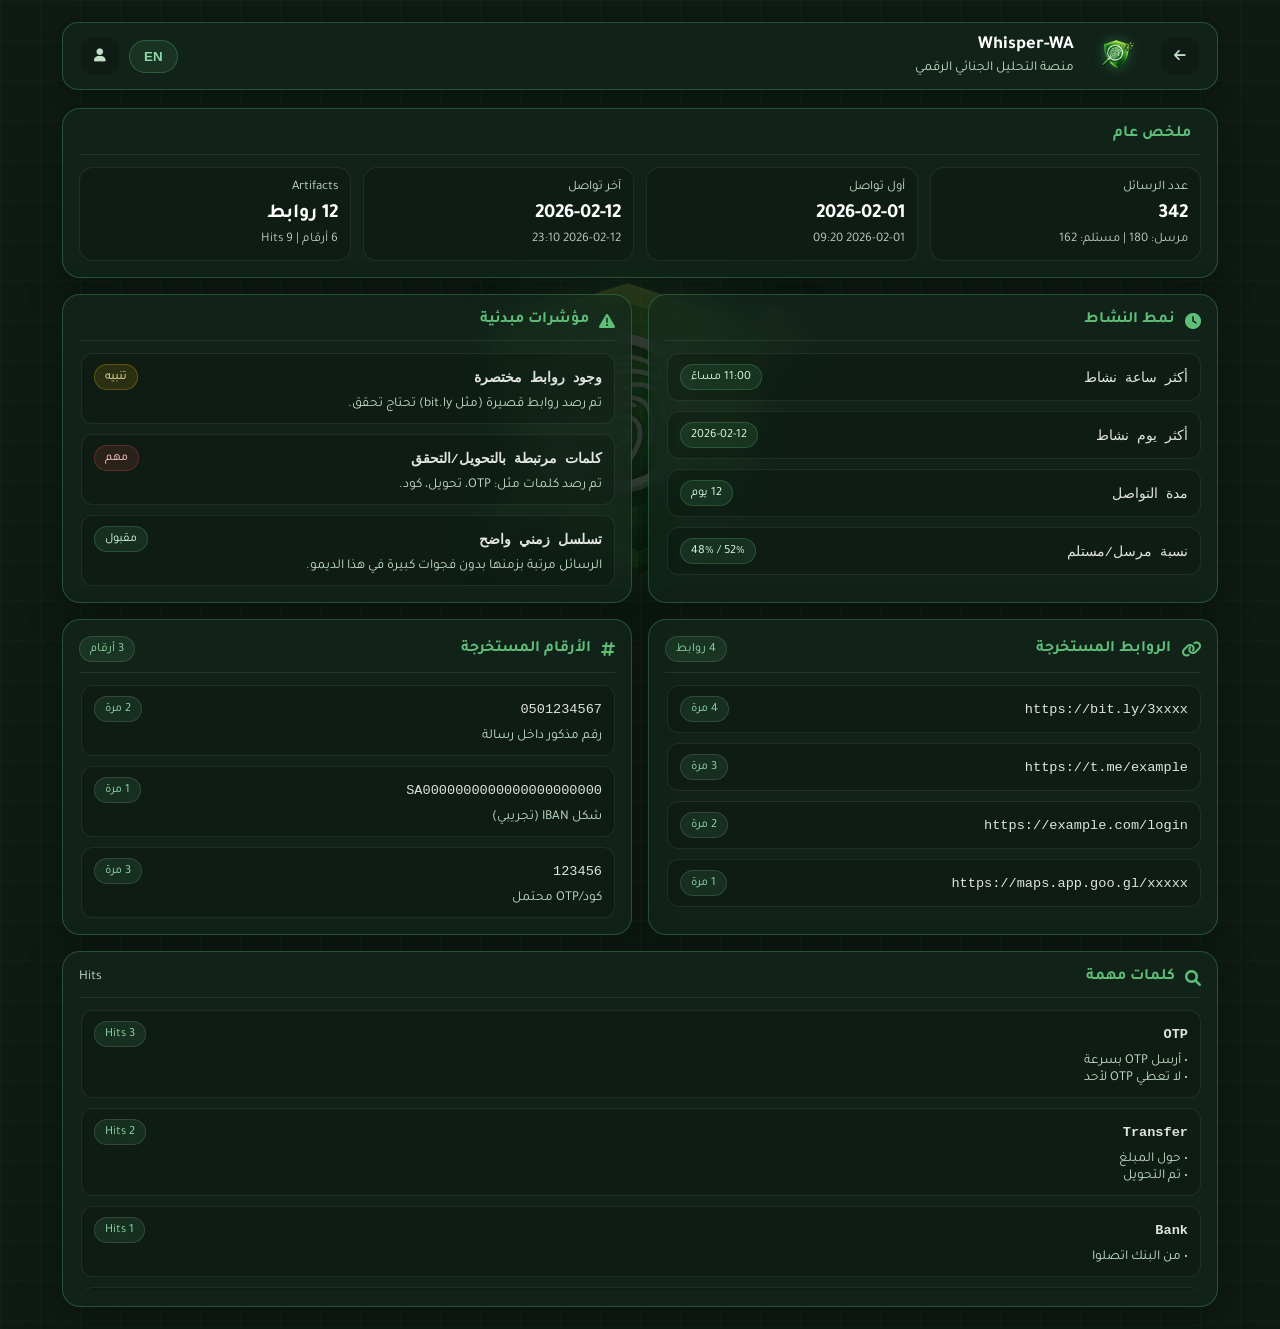
==== commit 9bc1daf9: "Update analysis.html" ====
--- a/analysis.html
+++ b/analysis.html
@@ -67,91 +67,6 @@
       display:flex;
       flex-direction:column;
       gap: 18px;
-    }
-
-    /* ===== Unified Top Header ===== */
-    .topbar{
-      background: var(--glass-bg);
-      border: 1px solid var(--glass-border);
-      backdrop-filter: blur(12px);
-      border-radius: 18px;
-      padding: 12px 16px;
-      display:flex;
-      align-items:center;
-      justify-content:space-between;
-      gap: 14px;
-      flex-wrap: wrap;
-      box-shadow: 0 6px 24px rgba(0,0,0,0.22);
-    }
-
-    .brand{
-      display:flex;
-      align-items:center;
-      gap:12px;
-      min-width: 260px;
-    }
-    .brand img{
-      height: 42px;
-      width:auto;
-      filter: drop-shadow(0 0 6px rgba(63,155,95,0.5));
-    }
-    .brand .title{
-      display:flex;
-      flex-direction:column;
-      line-height:1.1;
-    }
-    .brand .title b{ font-size:1.15rem; }
-    .brand .title span{
-      color: var(--text-muted);
-      font-size:0.85rem;
-      margin-top:4px;
-    }
-
-    .top-actions{
-      display:flex;
-      align-items:center;
-      gap: 10px;
-      flex-wrap: wrap;
-      justify-content:flex-end;
-    }
-
-    .nav-link{
-      text-decoration:none;
-      color: var(--text-muted);
-      padding: 9px 12px;
-      border-radius: 999px;
-      border: 1px solid transparent;
-      transition: 0.25s;
-      display:inline-flex;
-      align-items:center;
-      gap:8px;
-      font-weight: 800;
-      background: rgba(0,0,0,0.12);
-    }
-    .nav-link:hover{
-      color: var(--accent-glow);
-      border-color: rgba(255,255,255,0.10);
-      background: rgba(0,0,0,0.18);
-      transform: translateY(-1px);
-    }
-
-    .lang-btn{
-      background: rgba(95,191,122,0.12);
-      border: 1px solid rgba(95,191,122,0.35);
-      color: var(--accent-glow);
-      padding: 9px 12px;
-      border-radius: 999px;
-      cursor:pointer;
-      font-weight: 900;
-      display:inline-flex;
-      align-items:center;
-      gap:8px;
-      transition: 0.25s;
-      user-select:none;
-    }
-    .lang-btn:hover{
-      background: rgba(95,191,122,0.18);
-      transform: translateY(-1px);
     }
 
     /* ===== Content Cards ===== */
@@ -273,38 +188,8 @@
 
   <div class="main-container">
 
-    <!-- ✅ Unified Header -->
-    <header class="topbar">
-      <div class="brand">
-        <img src="logo.png" alt="Whisper-WA Logo">
-        <div class="title">
-          <b>Whisper-WA</b>
-          <span id="top-subtitle">Digital Forensics Platform</span>
-        </div>
-      </div>
-
-      <div class="top-actions">
-        <button class="lang-btn" id="btnLang" type="button" title="Language">
-          <span id="langText">AR</span> <i class="fa-solid fa-globe"></i>
-        </button>
-
-        <a class="nav-link" href="account.html" id="nav-account" title="Account">
-          <i class="fa-solid fa-user"></i> <span id="txt-account">حسابي</span>
-        </a>
-
-        <a class="nav-link" href="reports.html" id="nav-reports" title="Reports">
-          <i class="fa-solid fa-file-lines"></i> <span id="txt-reports">التقارير</span>
-        </a>
-
-        <a class="nav-link" href="chat.html" id="nav-chats" title="Chats">
-          <i class="fa-solid fa-comments"></i> <span id="txt-chats">الشات</span>
-        </a>
-
-        <a class="nav-link" href="index.html" id="nav-home" title="Home">
-          <i class="fa-solid fa-house"></i> <span id="txt-home">الرئيسية</span>
-        </a>
-      </div>
-    </header>
+    <!-- ✅ الهيدر الموحد (نفس باقي الصفحات) -->
+    <div id="header-placeholder"></div>
 
     <div class="grid">
 
@@ -366,7 +251,7 @@
     // =========================
     // ✅ Language + UI Text
     // =========================
-    let currentLang = "ar";
+    let currentLang = localStorage.getItem("lang") || "ar";
 
     const UI = {
       ar: {
@@ -382,7 +267,6 @@
         keywordsTitle: "كلمات مهمة",
         keywordsNote: "Hits",
 
-        // Summary labels
         s_total: "عدد الرسائل",
         s_first: "أول تواصل",
         s_last: "آخر تواصل",
@@ -390,19 +274,16 @@
         s_sent: "مرسل",
         s_recv: "مستلم",
 
-        // Pills/units
         times: "مرة",
         links: "روابط",
         numbers: "أرقام",
         hits: "Hits",
 
-        // Activity labels
         a_peak_hour: "أكثر ساعة نشاط",
         a_peak_day: "أكثر يوم نشاط",
         a_duration: "مدة التواصل",
         a_ratio: "نسبة مرسل/مستلم",
 
-        // Flags pill text
         p_important: "مهم",
         p_warn: "تنبيه",
         p_ok: "مقبول"
@@ -421,7 +302,6 @@
         keywordsTitle: "Important Keywords",
         keywordsNote: "Hits",
 
-        // Summary labels
         s_total: "Total Messages",
         s_first: "First Contact",
         s_last: "Last Contact",
@@ -429,19 +309,16 @@
         s_sent: "Sent",
         s_recv: "Received",
 
-        // Pills/units
         times: "times",
         links: "URLs",
         numbers: "Numbers",
         hits: "Hits",
 
-        // Activity labels
         a_peak_hour: "Most active hour",
         a_peak_day: "Most active day",
         a_duration: "Communication span",
         a_ratio: "Sent / Received ratio",
 
-        // Flags pill text
         p_important: "Important",
         p_warn: "Warning",
         p_ok: "OK"
@@ -510,9 +387,6 @@
       ]
     };
 
-    // =========================
-    // ✅ Render helpers (use currentLang everywhere)
-    // =========================
     function setPill(el, text){ el.textContent = text; }
 
     function renderSummary(s){
@@ -521,26 +395,10 @@
       wrap.innerHTML = "";
 
       const cards = [
-        {
-          label: t.s_total,
-          value: s.total_messages,
-          sub: `${t.s_sent}: ${s.sent} | ${t.s_recv}: ${s.received}`
-        },
-        {
-          label: t.s_first,
-          value: s.first_contact.split(" ")[0],
-          sub: s.first_contact
-        },
-        {
-          label: t.s_last,
-          value: s.last_contact.split(" ")[0],
-          sub: s.last_contact
-        },
-        {
-          label: t.s_artifacts,
-          value: `${s.urls_count} ${t.links}`,
-          sub: `${s.numbers_count} ${t.numbers} | ${s.keyword_hits_total} ${t.hits}`
-        }
+        { label: t.s_total, value: s.total_messages, sub: `${t.s_sent}: ${s.sent} | ${t.s_recv}: ${s.received}` },
+        { label: t.s_first, value: s.first_contact.split(" ")[0], sub: s.first_contact },
+        { label: t.s_last, value: s.last_contact.split(" ")[0], sub: s.last_contact },
+        { label: t.s_artifacts, value: `${s.urls_count} ${t.links}`, sub: `${s.numbers_count} ${t.numbers} | ${s.keyword_hits_total} ${t.hits}` }
       ];
 
       cards.forEach(c=>{
@@ -690,25 +548,21 @@
       renderKeywords(raw.keywords);
     }
 
-    // =========================
-    // ✅ Apply language to ALL UI + rerender content
-    // =========================
-    function applyLang(){
+    function applyLangToHeaderAndPage(){
       const t = UI[currentLang];
       const html = document.documentElement;
 
       html.lang = currentLang;
       html.dir  = (currentLang === "ar") ? "rtl" : "ltr";
-
       document.title = t.title;
 
-      document.getElementById("top-subtitle").textContent = t.topSubtitle;
-
-      document.getElementById("txt-home").textContent = t.nav.home;
-      document.getElementById("txt-chats").textContent = t.nav.chats;
-      document.getElementById("txt-reports").textContent = t.nav.reports;
-      document.getElementById("txt-account").textContent = t.nav.account;
-
+      // header text
+      const topSubtitle = document.getElementById("top-subtitle");
+      const langText = document.getElementById("langText");
+      if (topSubtitle) topSubtitle.textContent = t.topSubtitle;
+      if (langText) langText.textContent = (currentLang === "en") ? "AR" : "EN";
+
+      // page text
       document.getElementById("txt-summary-title").textContent = t.summaryTitle;
       document.getElementById("txt-activity-title").textContent = t.activityTitle;
       document.getElementById("txt-flags-title").textContent = t.flagsTitle;
@@ -717,21 +571,45 @@
       document.getElementById("txt-keywords-title").textContent = t.keywordsTitle;
       document.getElementById("txt-keywords-note").textContent = t.keywordsNote;
 
-      // Button shows opposite label like your other pages
-      document.getElementById("langText").textContent = (currentLang === "en") ? "AR" : "EN";
-
-      // ✅ IMPORTANT: rerender everything inside cards
       renderAll();
     }
 
-    // Language button
-    document.getElementById("btnLang").addEventListener("click", ()=>{
-      currentLang = (currentLang === "ar") ? "en" : "ar";
-      applyLang();
+    // =========================
+    // ✅ Load header.html + Back button for analysis
+    // =========================
+    window.addEventListener("DOMContentLoaded", async () => {
+      try{
+        const res = await fetch("header.html");
+        const headerHtml = await res.text();
+        const holder = document.getElementById("header-placeholder");
+        if(holder) holder.innerHTML = headerHtml;
+
+        // ✅ Back: analysis -> chat
+        const backBtn = document.getElementById("btnBack");
+        if(backBtn){
+          backBtn.style.display = "inline-flex";
+          backBtn.onclick = () => window.location.href = "chat.html";
+        }
+
+        // ✅ Language button
+        const btnLang = document.getElementById("btnLang");
+        if(btnLang){
+          btnLang.addEventListener("click", () => {
+            currentLang = (currentLang === "ar") ? "en" : "ar";
+            localStorage.setItem("lang", currentLang);
+            applyLangToHeaderAndPage();
+          });
+        }
+
+        // init
+        applyLangToHeaderAndPage();
+
+      }catch(e){
+        console.error("Header load failed:", e);
+        // still render page content
+        applyLangToHeaderAndPage();
+      }
     });
-
-    // Init
-    applyLang();
   </script>
 </body>
 </html>
